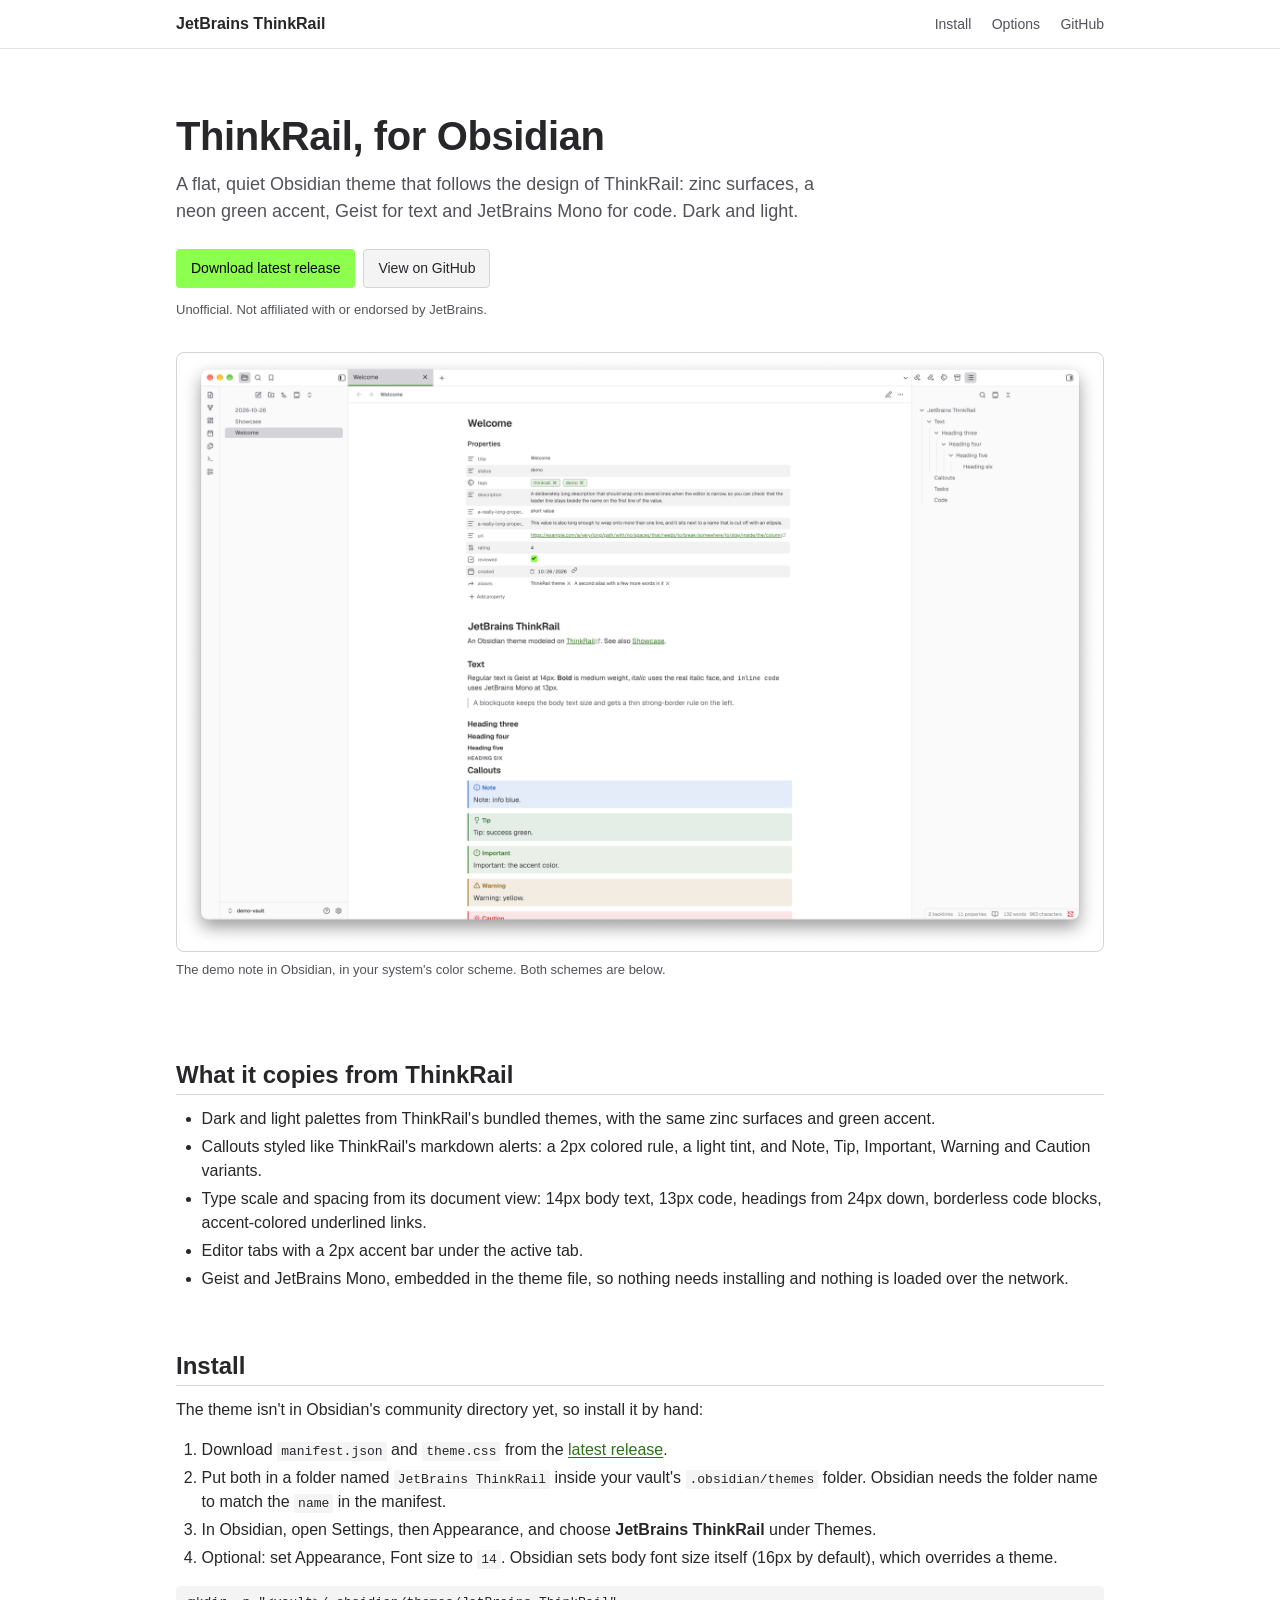
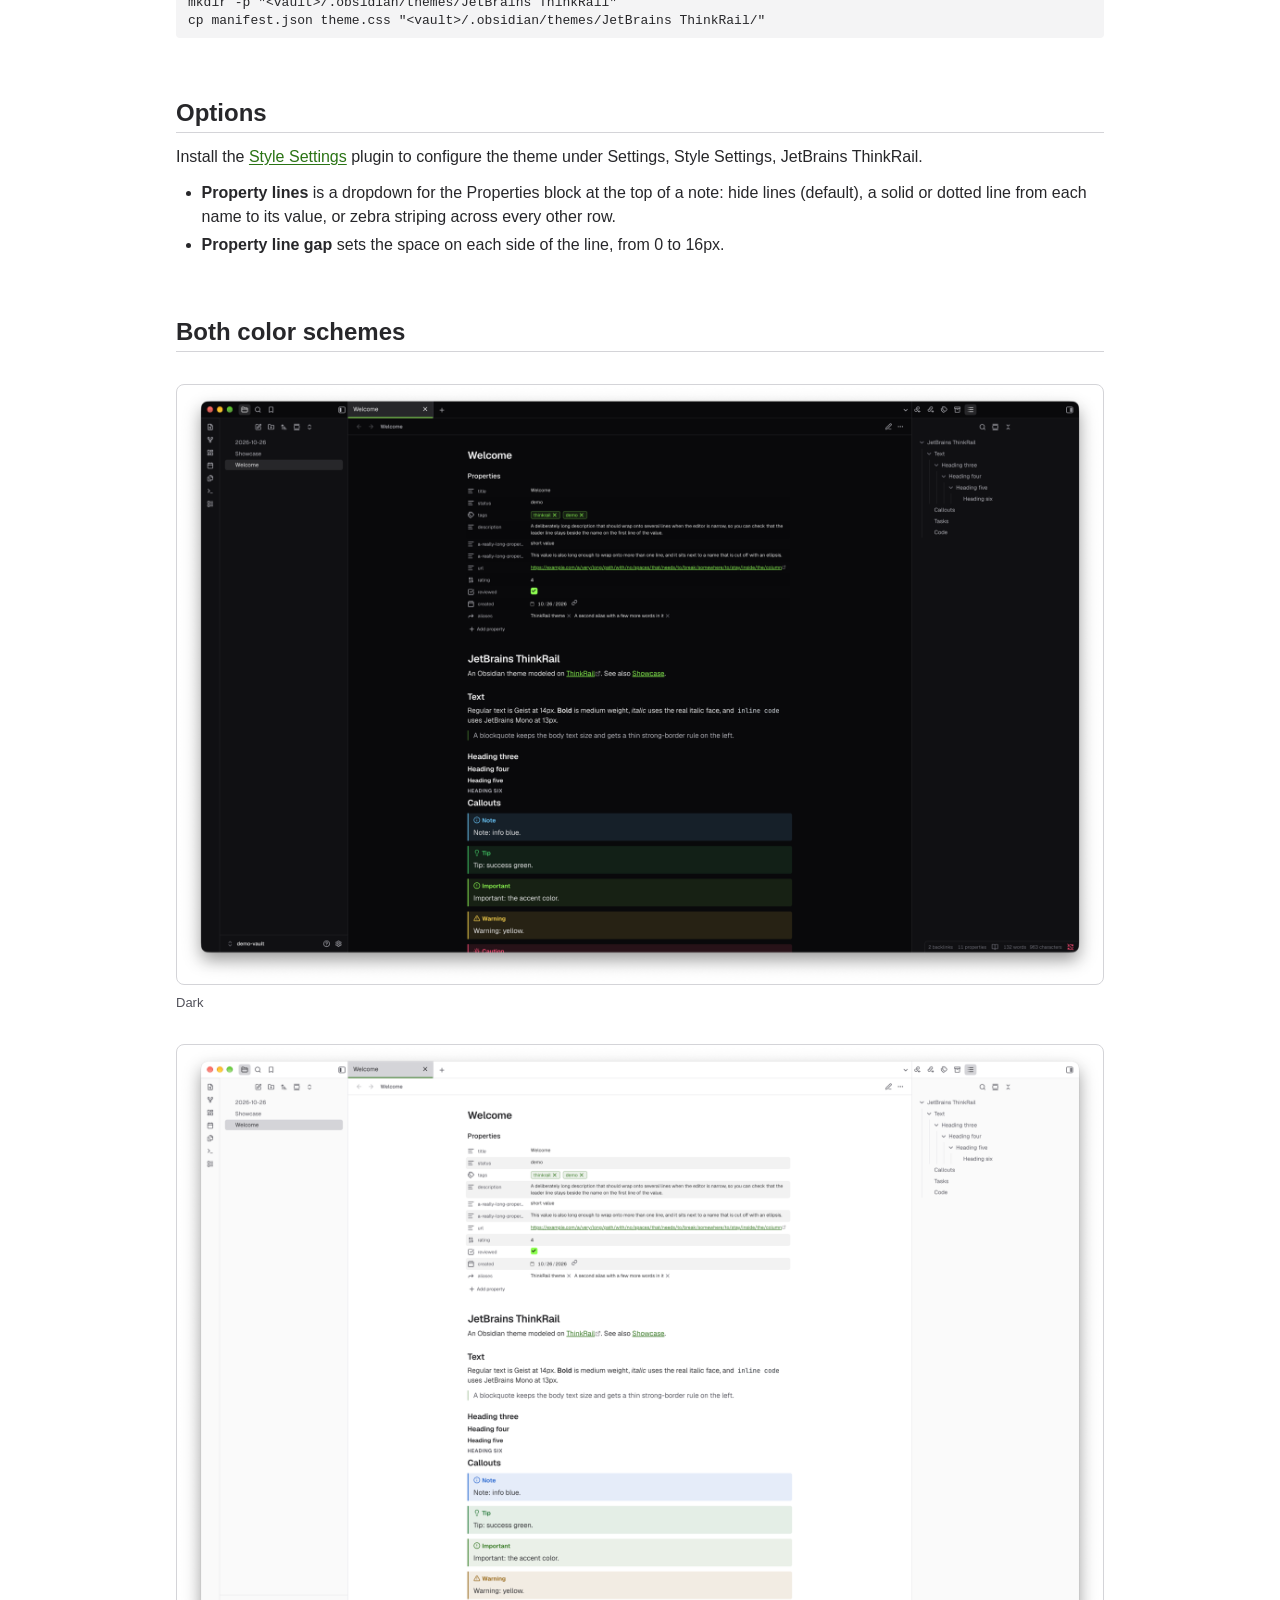
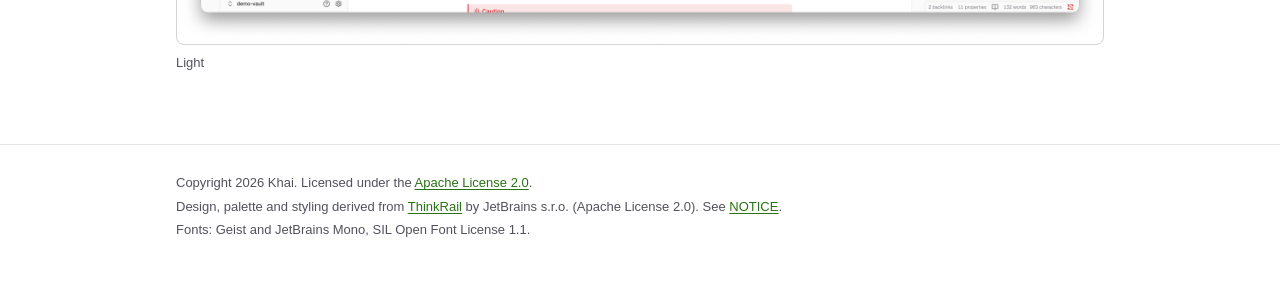
==== docs/index.html @ 60c08fe5 "docs: add landing page for GitHub Pages Single static page with screenshots, install steps and the S" ====
<!doctype html>
<html lang="en">
<head>
  <meta charset="utf-8">
  <meta name="viewport" content="width=device-width, initial-scale=1">
  <title>JetBrains ThinkRail for Obsidian</title>
  <meta name="description" content="An Obsidian theme that follows the design of ThinkRail: flat zinc surfaces, a neon green accent, Geist and JetBrains Mono.">
  <style>
    @font-face {
      font-family: "Geist Variable";
      font-weight: 100 900;
      font-display: swap;
      src: url("fonts/geist-latin-wght-normal.woff2") format("woff2");
    }
    @font-face {
      font-family: "JetBrains Mono Variable";
      font-weight: 100 900;
      font-display: swap;
      src: url("fonts/jetbrains-mono-latin-wght-normal.woff2") format("woff2");
    }

    :root {
      color-scheme: light dark;
      --bg: #ffffff;
      --surface: #f4f4f5;
      --border: #e4e4e7;
      --border-strong: #d4d4d8;
      --text: #27272a;
      --muted: #52525b;
      --accent: #2a7314;
      --accent-solid: #8dff4f;
      --on-accent: #000000;
      --sans: "Geist Variable", -apple-system, BlinkMacSystemFont, "Segoe UI", sans-serif;
      --mono: "JetBrains Mono Variable", "JetBrains Mono", "SF Mono", Menlo, monospace;
    }
    @media (prefers-color-scheme: dark) {
      :root {
        --bg: #09090b;
        --surface: #18181b;
        --border: #27272a;
        --border-strong: #3f3f46;
        --text: #f4f4f5;
        --muted: #babac1;
        --accent: #8dff4f;
        --accent-solid: #8dff4f;
        --on-accent: #0a0a0a;
      }
    }

    * { box-sizing: border-box; }
    html { -webkit-font-smoothing: antialiased; }
    body {
      margin: 0;
      background: var(--bg);
      color: var(--text);
      font-family: var(--sans);
      font-size: 16px;
      font-weight: 370;
      line-height: 1.5;
    }
    .wrap { max-width: 960px; margin: 0 auto; padding: 0 16px; }
    header.top { border-bottom: 1px solid var(--border); }
    header.top .wrap { display: flex; align-items: center; justify-content: space-between; height: 48px; }
    .brand { font-weight: 600; color: var(--text); text-decoration: none; }
    nav a { margin-left: 16px; color: var(--muted); text-decoration: none; font-size: 14px; }
    nav a:hover { color: var(--text); }

    .hero { padding: 64px 0 32px; }
    h1 { font-size: 40px; line-height: 1.15; font-weight: 600; margin: 0 0 12px; letter-spacing: -0.01em; }
    .lead { font-size: 18px; color: var(--muted); max-width: 640px; margin: 0 0 24px; }
    .actions { display: flex; flex-wrap: wrap; gap: 8px; }
    .btn {
      display: inline-block; padding: 8px 14px; border-radius: 4px; font-size: 14px; font-weight: 500;
      text-decoration: none; border: 1px solid var(--border-strong); color: var(--text); background: var(--surface);
    }
    .btn:hover { border-color: var(--muted); }
    .btn.primary { background: var(--accent-solid); border-color: transparent; color: var(--on-accent); }
    .btn.primary:hover { filter: brightness(0.92); }
    .note { font-size: 13px; color: var(--muted); margin-top: 12px; }

    .shot { margin: 32px 0 8px; }
    .shot img {
      display: block; width: 100%; height: auto;
      border: 1px solid var(--border-strong); border-radius: 8px;
    }
    .shot figcaption { font-size: 13px; color: var(--muted); margin-top: 8px; }

    section { padding: 40px 0 8px; }
    h2 { font-size: 24px; line-height: 1.25; font-weight: 600; margin: 0 0 12px; padding-bottom: 4px; border-bottom: 1px solid var(--border-strong); }
    p { margin: 12px 0; }
    ul { margin: 12px 0; padding-left: 1.6em; }
    li { margin: 4px 0; }
    a { color: var(--accent); text-underline-offset: 2px; }
    code {
      font-family: var(--mono); font-size: 13px; background: var(--surface);
      padding: 2px 4px; border-radius: 2px;
    }
    pre {
      font-family: var(--mono); font-size: 13px; line-height: 1.4; background: var(--surface);
      padding: 8px 12px; border-radius: 4px; overflow-x: auto; margin: 12px 0;
    }
    pre code { background: none; padding: 0; }
    ol { padding-left: 1.6em; }

    footer { margin-top: 56px; border-top: 1px solid var(--border); padding: 24px 0 48px; font-size: 13px; color: var(--muted); }
    footer p { margin: 4px 0; }

    @media (max-width: 560px) {
      h1 { font-size: 30px; }
      .hero { padding-top: 40px; }
    }
  </style>
</head>
<body>
  <header class="top">
    <div class="wrap">
      <a class="brand" href="#">JetBrains ThinkRail</a>
      <nav>
        <a href="#install">Install</a>
        <a href="#options">Options</a>
        <a href="https://github.com/khaister/obsidian-jetbrains-thinkrail">GitHub</a>
      </nav>
    </div>
  </header>

  <main class="wrap">
    <div class="hero">
      <h1>ThinkRail, for Obsidian</h1>
      <p class="lead">A flat, quiet Obsidian theme that follows the design of ThinkRail: zinc surfaces, a neon green accent, Geist for text and JetBrains Mono for code. Dark and light.</p>
      <div class="actions">
        <a class="btn primary" href="https://github.com/khaister/obsidian-jetbrains-thinkrail/releases/latest">Download latest release</a>
        <a class="btn" href="https://github.com/khaister/obsidian-jetbrains-thinkrail">View on GitHub</a>
      </div>
      <p class="note">Unofficial. Not affiliated with or endorsed by JetBrains.</p>

      <figure class="shot">
        <picture>
          <source srcset="img/dark.png" media="(prefers-color-scheme: dark)">
          <img src="img/light.png" alt="The theme in Obsidian, showing a note with properties, callouts and code">
        </picture>
        <figcaption>The demo note in Obsidian, in your system's color scheme. Both schemes are below.</figcaption>
      </figure>
    </div>

    <section>
      <h2>What it copies from ThinkRail</h2>
      <ul>
        <li>Dark and light palettes from ThinkRail's bundled themes, with the same zinc surfaces and green accent.</li>
        <li>Callouts styled like ThinkRail's markdown alerts: a 2px colored rule, a light tint, and Note, Tip, Important, Warning and Caution variants.</li>
        <li>Type scale and spacing from its document view: 14px body text, 13px code, headings from 24px down, borderless code blocks, accent-colored underlined links.</li>
        <li>Editor tabs with a 2px accent bar under the active tab.</li>
        <li>Geist and JetBrains Mono, embedded in the theme file, so nothing needs installing and nothing is loaded over the network.</li>
      </ul>
    </section>

    <section id="install">
      <h2>Install</h2>
      <p>The theme isn't in Obsidian's community directory yet, so install it by hand:</p>
      <ol>
        <li>Download <code>manifest.json</code> and <code>theme.css</code> from the <a href="https://github.com/khaister/obsidian-jetbrains-thinkrail/releases/latest">latest release</a>.</li>
        <li>Put both in a folder named <code>JetBrains ThinkRail</code> inside your vault's <code>.obsidian/themes</code> folder. Obsidian needs the folder name to match the <code>name</code> in the manifest.</li>
        <li>In Obsidian, open Settings, then Appearance, and choose <strong>JetBrains ThinkRail</strong> under Themes.</li>
        <li>Optional: set Appearance, Font size to <code>14</code>. Obsidian sets body font size itself (16px by default), which overrides a theme.</li>
      </ol>
      <pre><code>mkdir -p "&lt;vault&gt;/.obsidian/themes/JetBrains ThinkRail"
cp manifest.json theme.css "&lt;vault&gt;/.obsidian/themes/JetBrains ThinkRail/"</code></pre>
    </section>

    <section id="options">
      <h2>Options</h2>
      <p>Install the <a href="https://github.com/mgmeyers/obsidian-style-settings">Style Settings</a> plugin to configure the theme under Settings, Style Settings, JetBrains ThinkRail.</p>
      <ul>
        <li><strong>Property lines</strong> is a dropdown for the Properties block at the top of a note: hide lines (default), a solid or dotted line from each name to its value, or zebra striping across every other row.</li>
        <li><strong>Property line gap</strong> sets the space on each side of the line, from 0 to 16px.</li>
      </ul>
    </section>

    <section>
      <h2>Both color schemes</h2>
      <figure class="shot">
        <img src="img/dark.png" alt="Dark scheme">
        <figcaption>Dark</figcaption>
      </figure>
      <figure class="shot">
        <img src="img/light.png" alt="Light scheme">
        <figcaption>Light</figcaption>
      </figure>
    </section>
  </main>

  <footer>
    <div class="wrap">
      <p>Copyright 2026 Khai. Licensed under the <a href="https://github.com/khaister/obsidian-jetbrains-thinkrail/blob/main/LICENSE">Apache License 2.0</a>.</p>
      <p>Design, palette and styling derived from <a href="https://github.com/JetBrains/thinkrail">ThinkRail</a> by JetBrains s.r.o. (Apache License 2.0). See <a href="https://github.com/khaister/obsidian-jetbrains-thinkrail/blob/main/NOTICE">NOTICE</a>.</p>
      <p>Fonts: Geist and JetBrains Mono, SIL Open Font License 1.1.</p>
    </div>
  </footer>
</body>
</html>
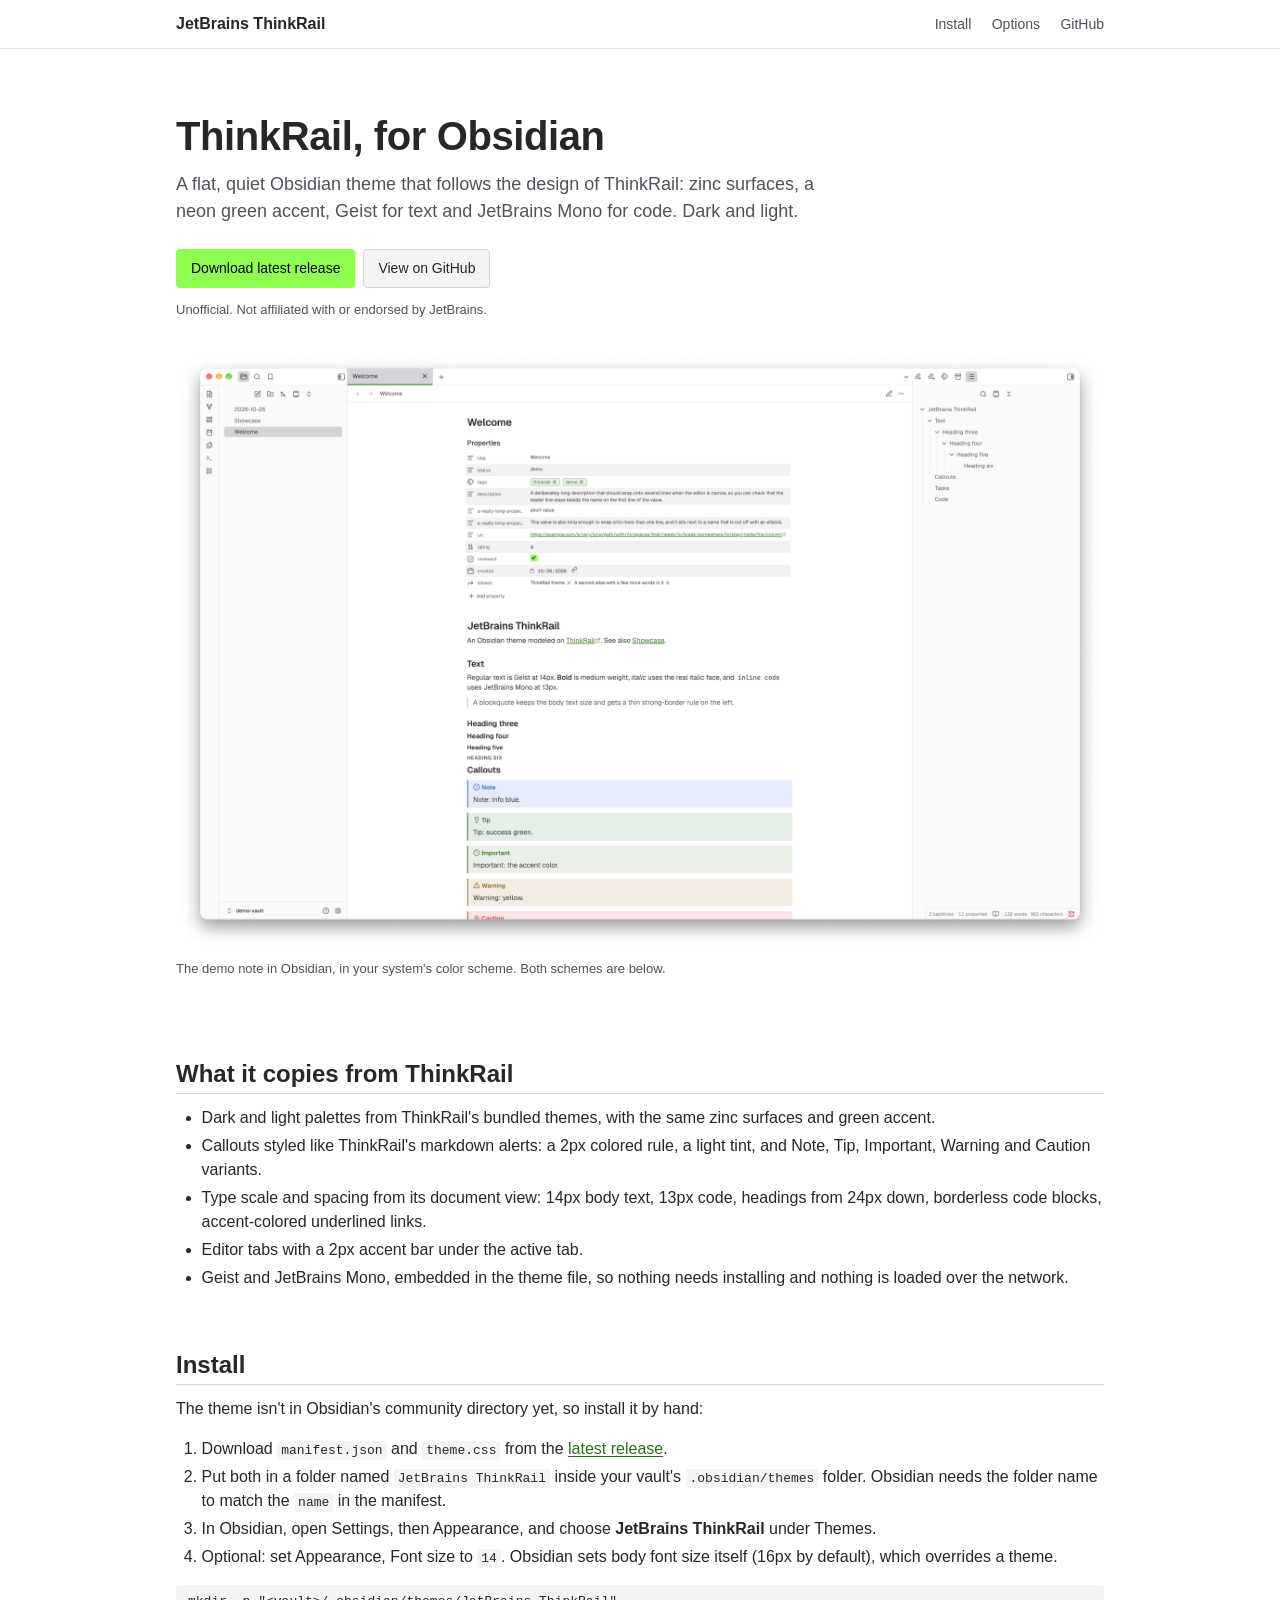
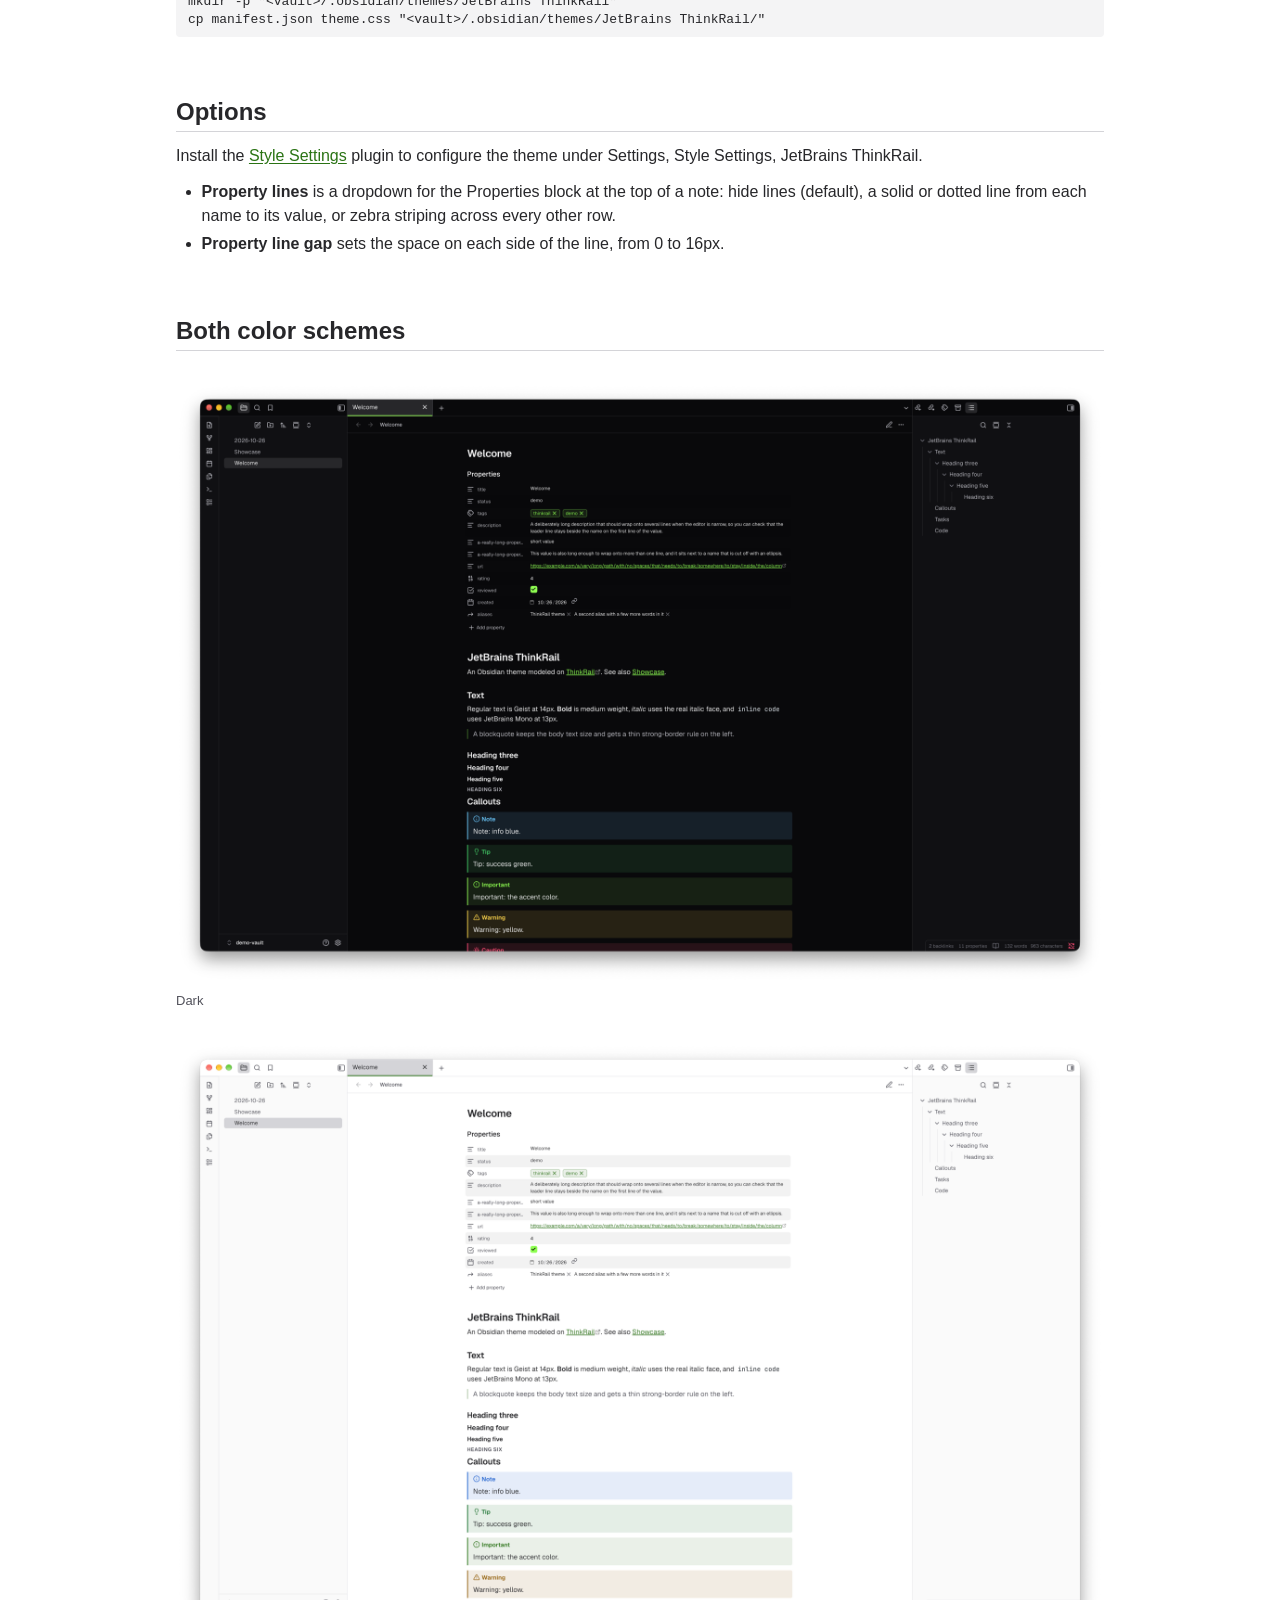
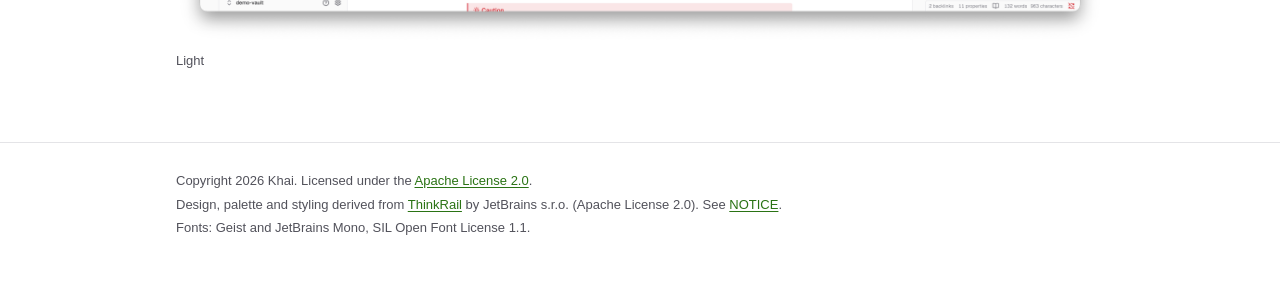
==== commit b30130e9: "style(site): remove the border from screenshots Co-Authored-By: Claude Sonnet 5.5 <noreply@anthropic" ====
--- a/docs/index.html
+++ b/docs/index.html
@@ -79,10 +79,7 @@
     .note { font-size: 13px; color: var(--muted); margin-top: 12px; }
 
     .shot { margin: 32px 0 8px; }
-    .shot img {
-      display: block; width: 100%; height: auto;
-      border: 1px solid var(--border-strong); border-radius: 8px;
-    }
+    .shot img { display: block; width: 100%; height: auto; }
     .shot figcaption { font-size: 13px; color: var(--muted); margin-top: 8px; }
 
     section { padding: 40px 0 8px; }
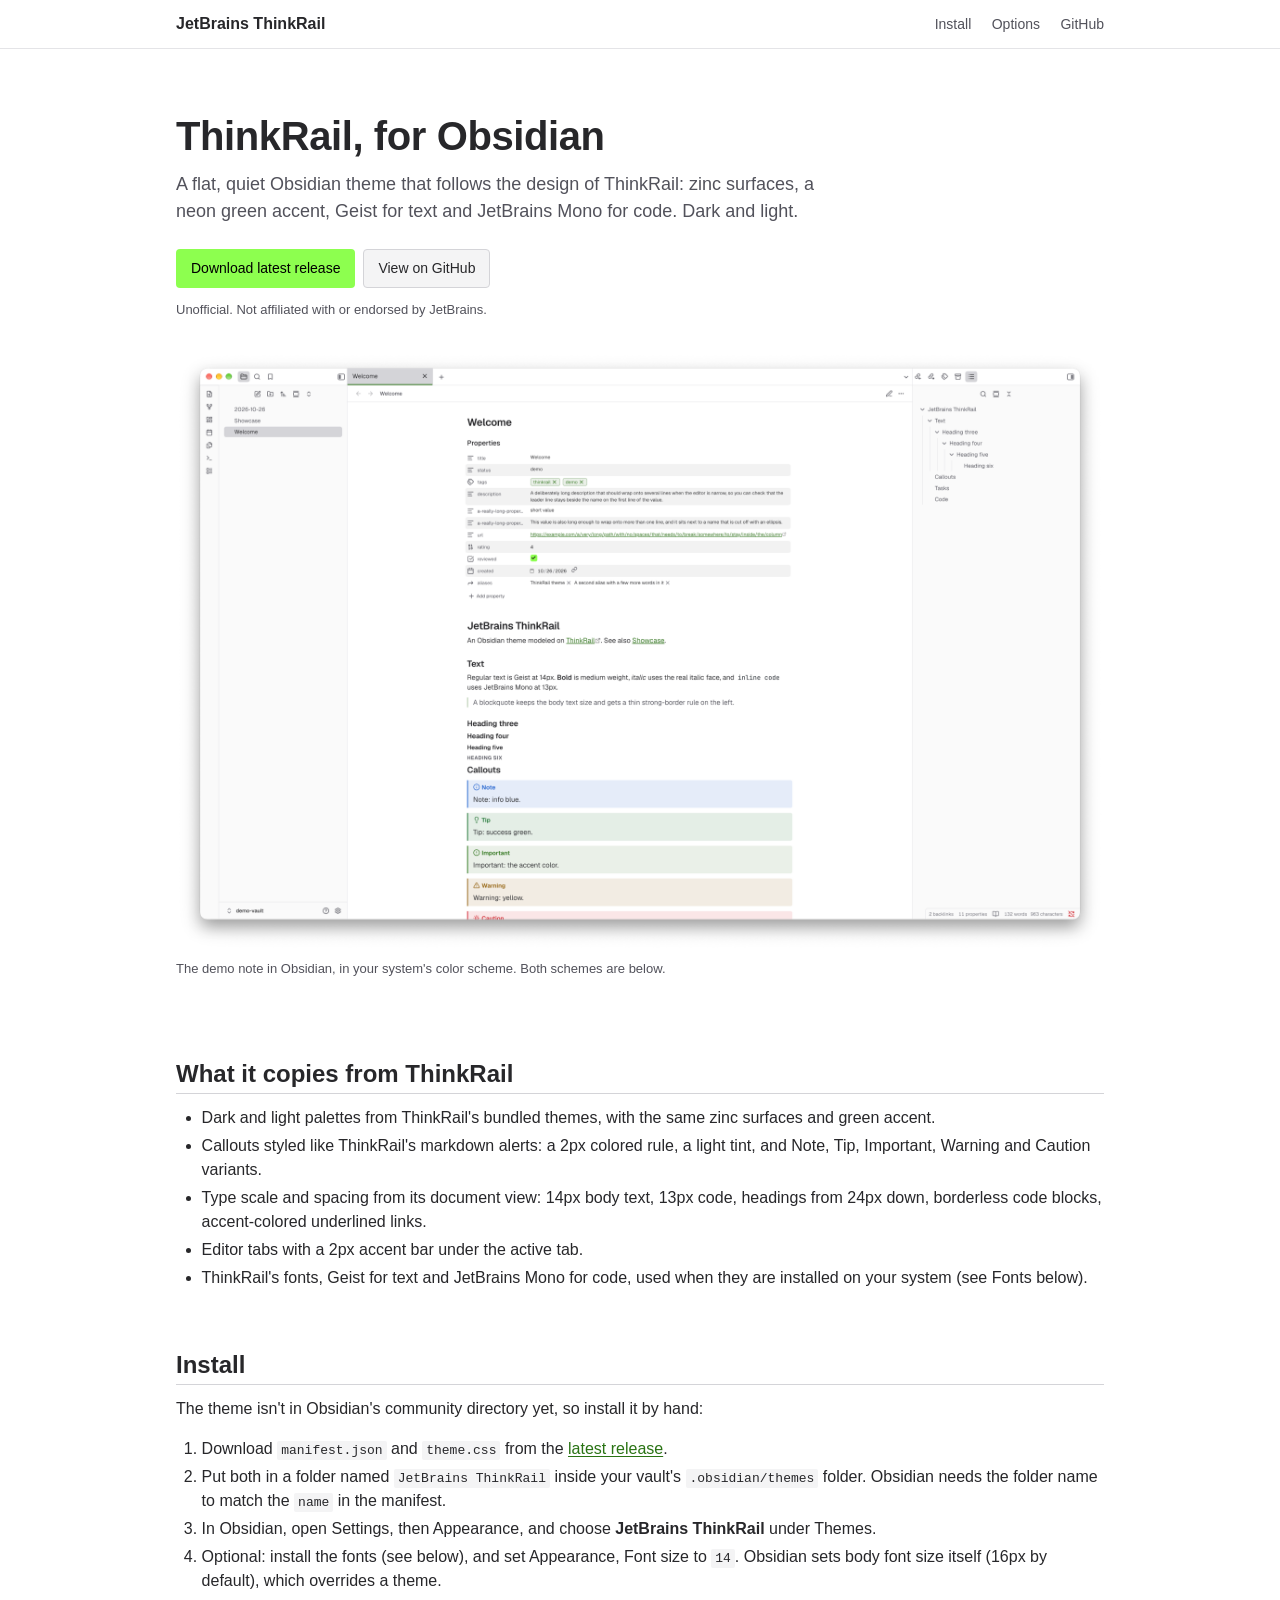
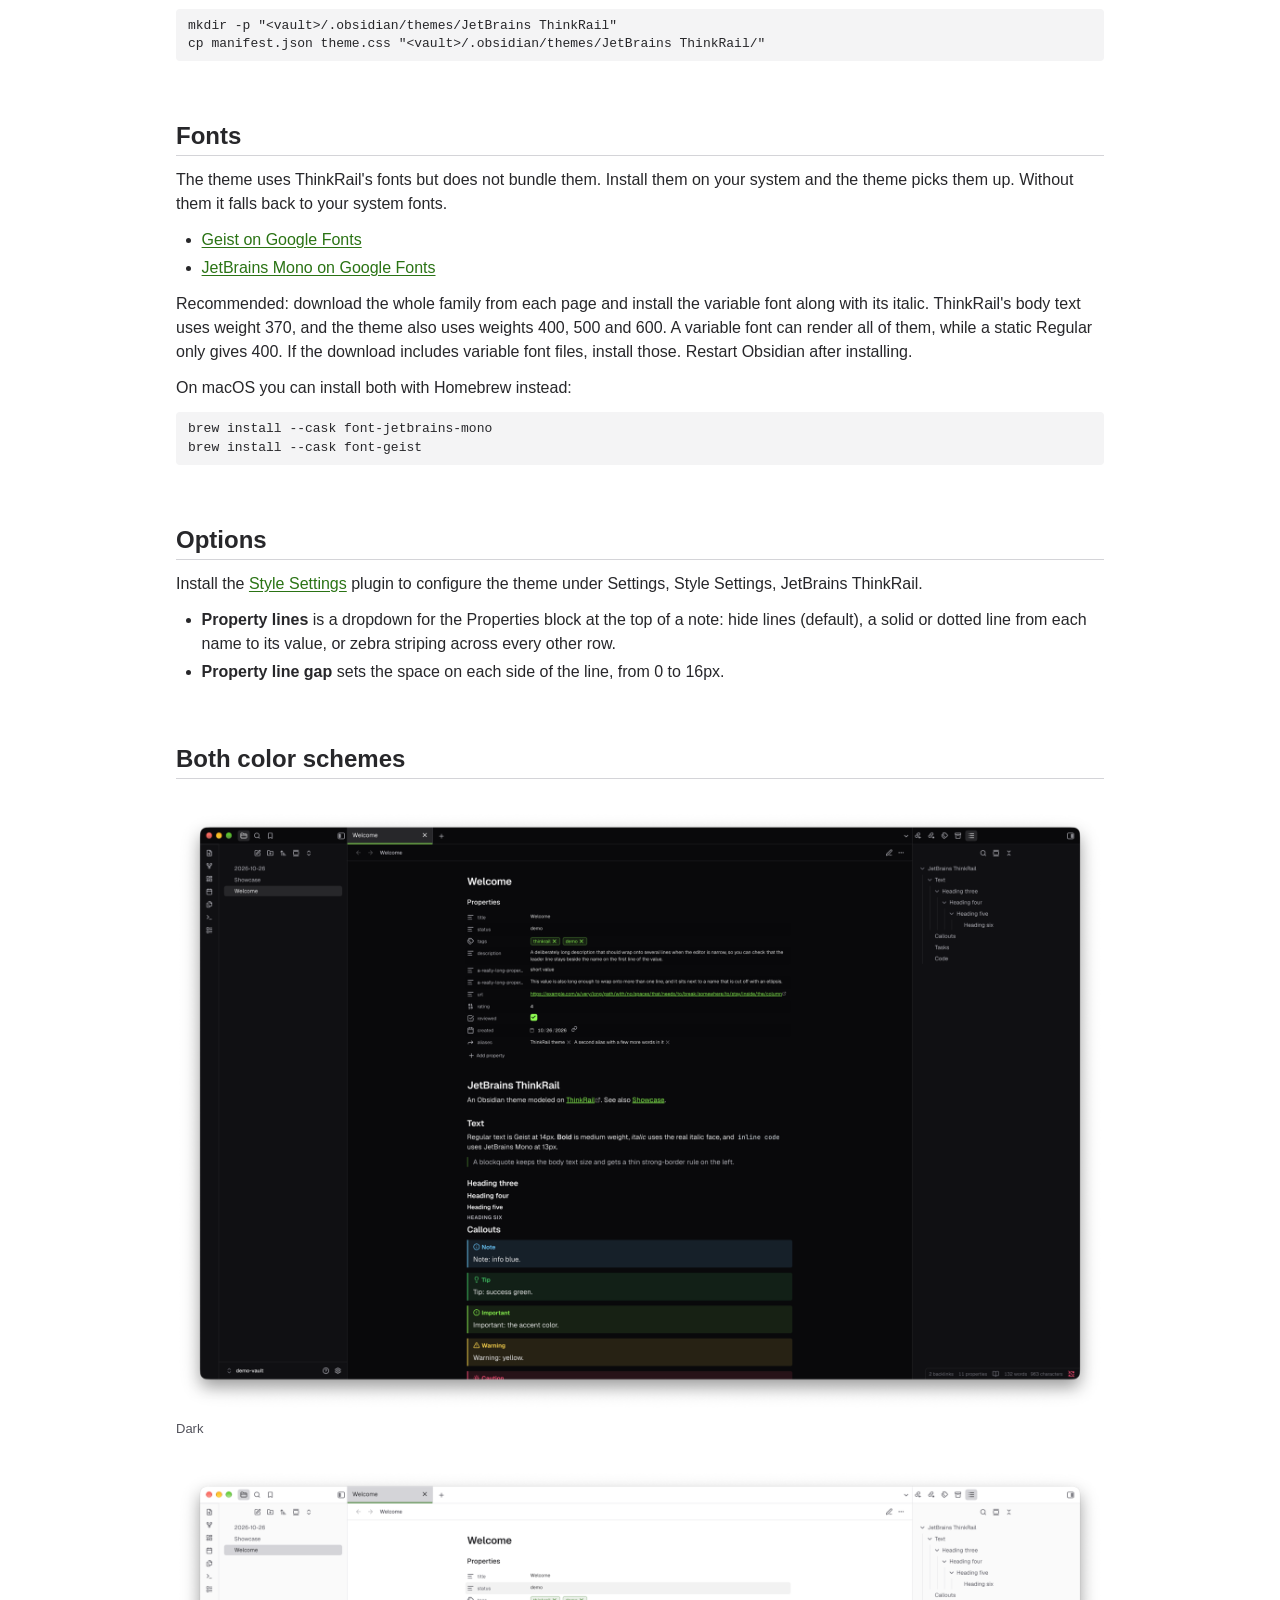
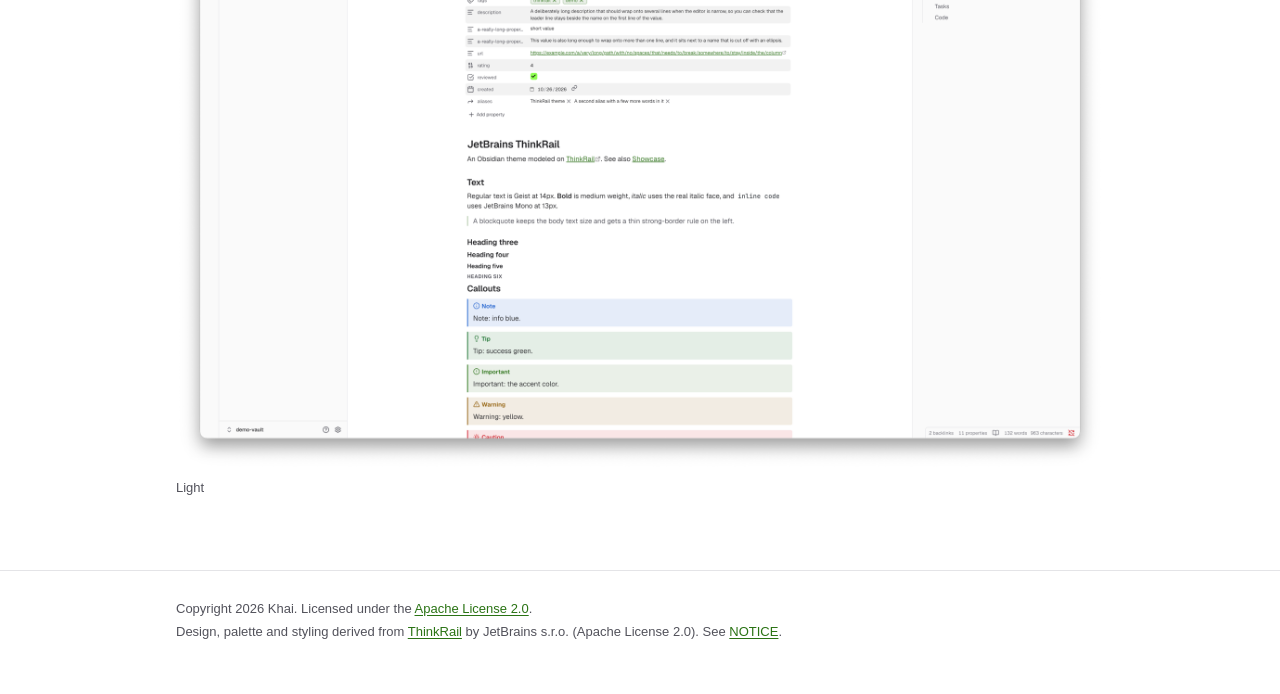
==== commit c1d99e04: "docs: explain how to install the fonts Link Geist and JetBrains Mono on Google Fonts, recommend the " ====
--- a/docs/index.html
+++ b/docs/index.html
@@ -6,19 +6,6 @@
   <title>JetBrains ThinkRail for Obsidian</title>
   <meta name="description" content="An Obsidian theme that follows the design of ThinkRail: flat zinc surfaces, a neon green accent, Geist and JetBrains Mono.">
   <style>
-    @font-face {
-      font-family: "Geist Variable";
-      font-weight: 100 900;
-      font-display: swap;
-      src: url("fonts/geist-latin-wght-normal.woff2") format("woff2");
-    }
-    @font-face {
-      font-family: "JetBrains Mono Variable";
-      font-weight: 100 900;
-      font-display: swap;
-      src: url("fonts/jetbrains-mono-latin-wght-normal.woff2") format("woff2");
-    }
-
     :root {
       color-scheme: light dark;
       --bg: #ffffff;
@@ -30,7 +17,7 @@
       --accent: #2a7314;
       --accent-solid: #8dff4f;
       --on-accent: #000000;
-      --sans: "Geist Variable", -apple-system, BlinkMacSystemFont, "Segoe UI", sans-serif;
+      --sans: "Geist Variable", Geist, -apple-system, BlinkMacSystemFont, "Segoe UI", sans-serif;
       --mono: "JetBrains Mono Variable", "JetBrains Mono", "SF Mono", Menlo, monospace;
     }
     @media (prefers-color-scheme: dark) {
@@ -146,7 +133,7 @@
         <li>Callouts styled like ThinkRail's markdown alerts: a 2px colored rule, a light tint, and Note, Tip, Important, Warning and Caution variants.</li>
         <li>Type scale and spacing from its document view: 14px body text, 13px code, headings from 24px down, borderless code blocks, accent-colored underlined links.</li>
         <li>Editor tabs with a 2px accent bar under the active tab.</li>
-        <li>Geist and JetBrains Mono, embedded in the theme file, so nothing needs installing and nothing is loaded over the network.</li>
+        <li>ThinkRail's fonts, Geist for text and JetBrains Mono for code, used when they are installed on your system (see Fonts below).</li>
       </ul>
     </section>
 
@@ -157,10 +144,23 @@
         <li>Download <code>manifest.json</code> and <code>theme.css</code> from the <a href="https://github.com/khaister/obsidian-jetbrains-thinkrail/releases/latest">latest release</a>.</li>
         <li>Put both in a folder named <code>JetBrains ThinkRail</code> inside your vault's <code>.obsidian/themes</code> folder. Obsidian needs the folder name to match the <code>name</code> in the manifest.</li>
         <li>In Obsidian, open Settings, then Appearance, and choose <strong>JetBrains ThinkRail</strong> under Themes.</li>
-        <li>Optional: set Appearance, Font size to <code>14</code>. Obsidian sets body font size itself (16px by default), which overrides a theme.</li>
+        <li>Optional: install the fonts (see below), and set Appearance, Font size to <code>14</code>. Obsidian sets body font size itself (16px by default), which overrides a theme.</li>
       </ol>
       <pre><code>mkdir -p "&lt;vault&gt;/.obsidian/themes/JetBrains ThinkRail"
 cp manifest.json theme.css "&lt;vault&gt;/.obsidian/themes/JetBrains ThinkRail/"</code></pre>
+    </section>
+
+    <section id="fonts">
+      <h2>Fonts</h2>
+      <p>The theme uses ThinkRail's fonts but does not bundle them. Install them on your system and the theme picks them up. Without them it falls back to your system fonts.</p>
+      <ul>
+        <li><a href="https://fonts.google.com/specimen/Geist">Geist on Google Fonts</a></li>
+        <li><a href="https://fonts.google.com/specimen/JetBrains+Mono">JetBrains Mono on Google Fonts</a></li>
+      </ul>
+      <p>Recommended: download the whole family from each page and install the variable font along with its italic. ThinkRail's body text uses weight 370, and the theme also uses weights 400, 500 and 600. A variable font can render all of them, while a static Regular only gives 400. If the download includes variable font files, install those. Restart Obsidian after installing.</p>
+      <p>On macOS you can install both with Homebrew instead:</p>
+      <pre><code>brew install --cask font-jetbrains-mono
+brew install --cask font-geist</code></pre>
     </section>
 
     <section id="options">
@@ -189,7 +189,6 @@
     <div class="wrap">
       <p>Copyright 2026 Khai. Licensed under the <a href="https://github.com/khaister/obsidian-jetbrains-thinkrail/blob/main/LICENSE">Apache License 2.0</a>.</p>
       <p>Design, palette and styling derived from <a href="https://github.com/JetBrains/thinkrail">ThinkRail</a> by JetBrains s.r.o. (Apache License 2.0). See <a href="https://github.com/khaister/obsidian-jetbrains-thinkrail/blob/main/NOTICE">NOTICE</a>.</p>
-      <p>Fonts: Geist and JetBrains Mono, SIL Open Font License 1.1.</p>
     </div>
   </footer>
 </body>
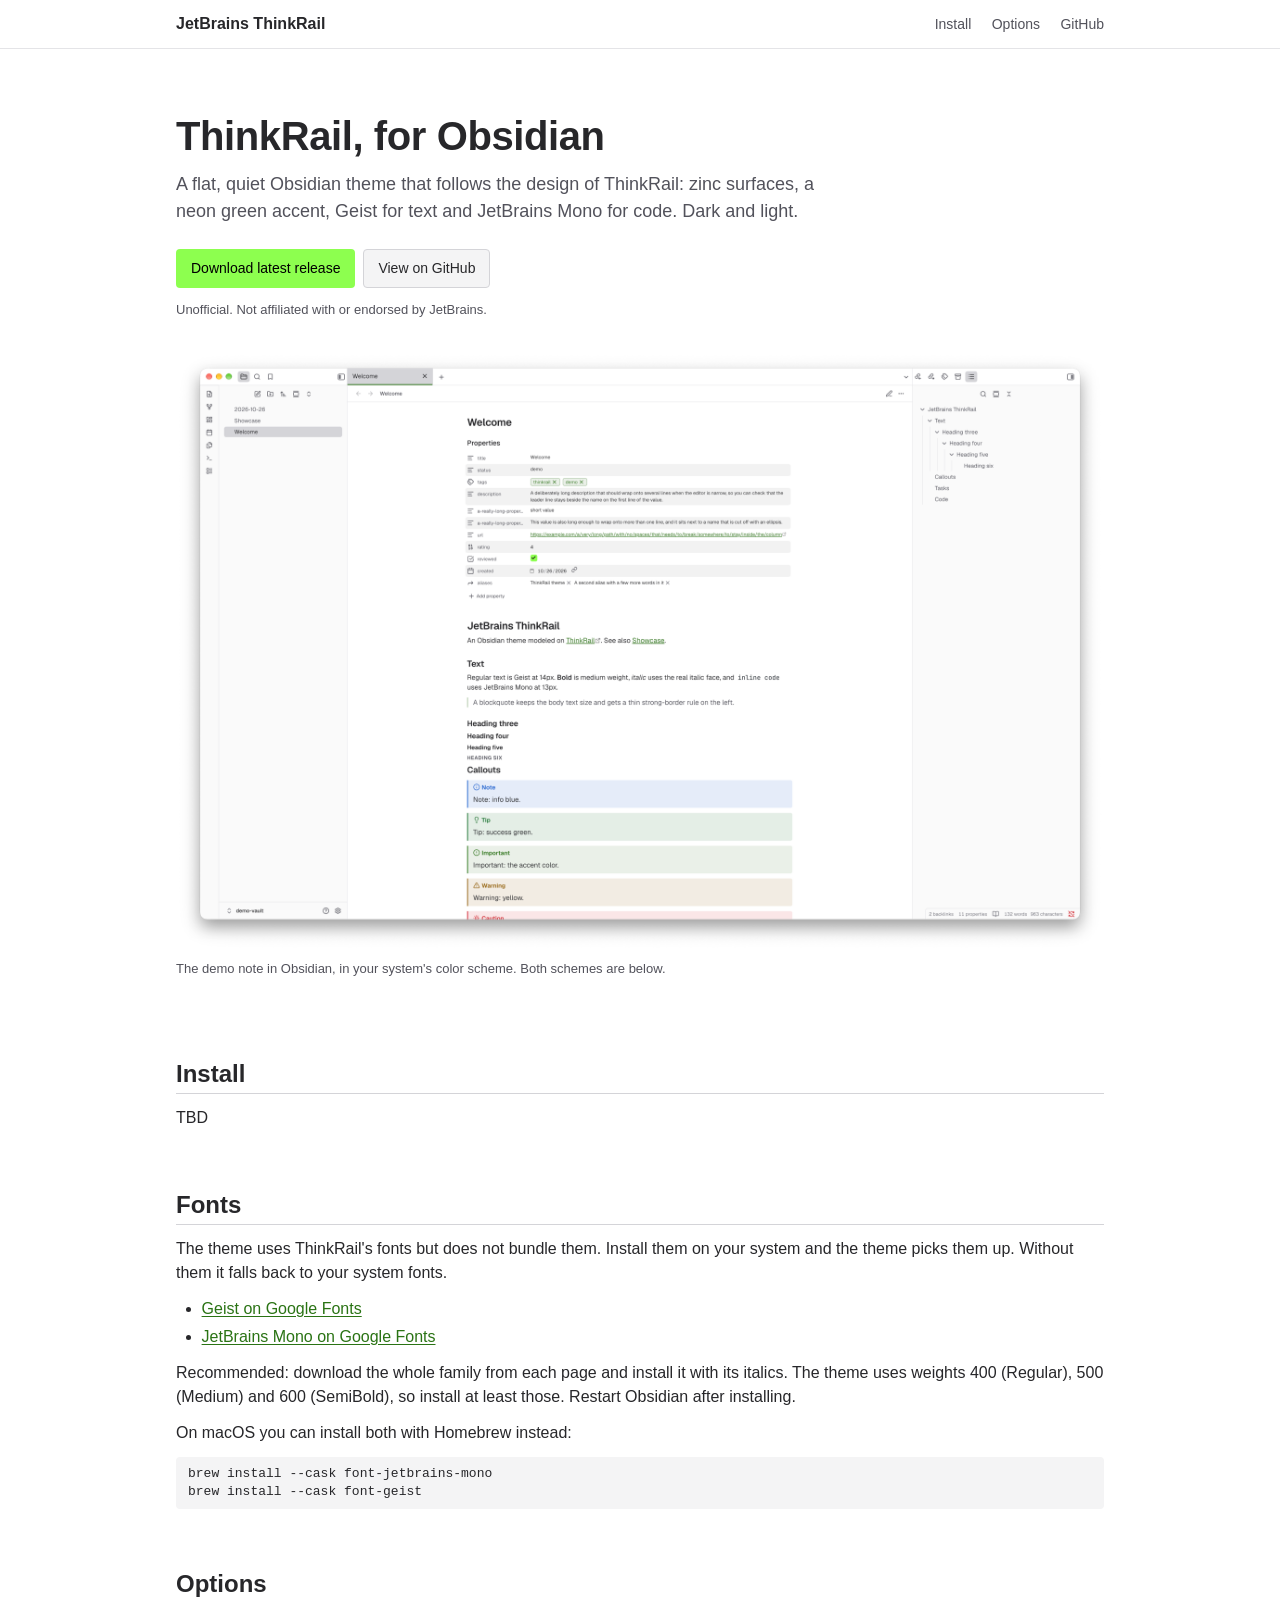
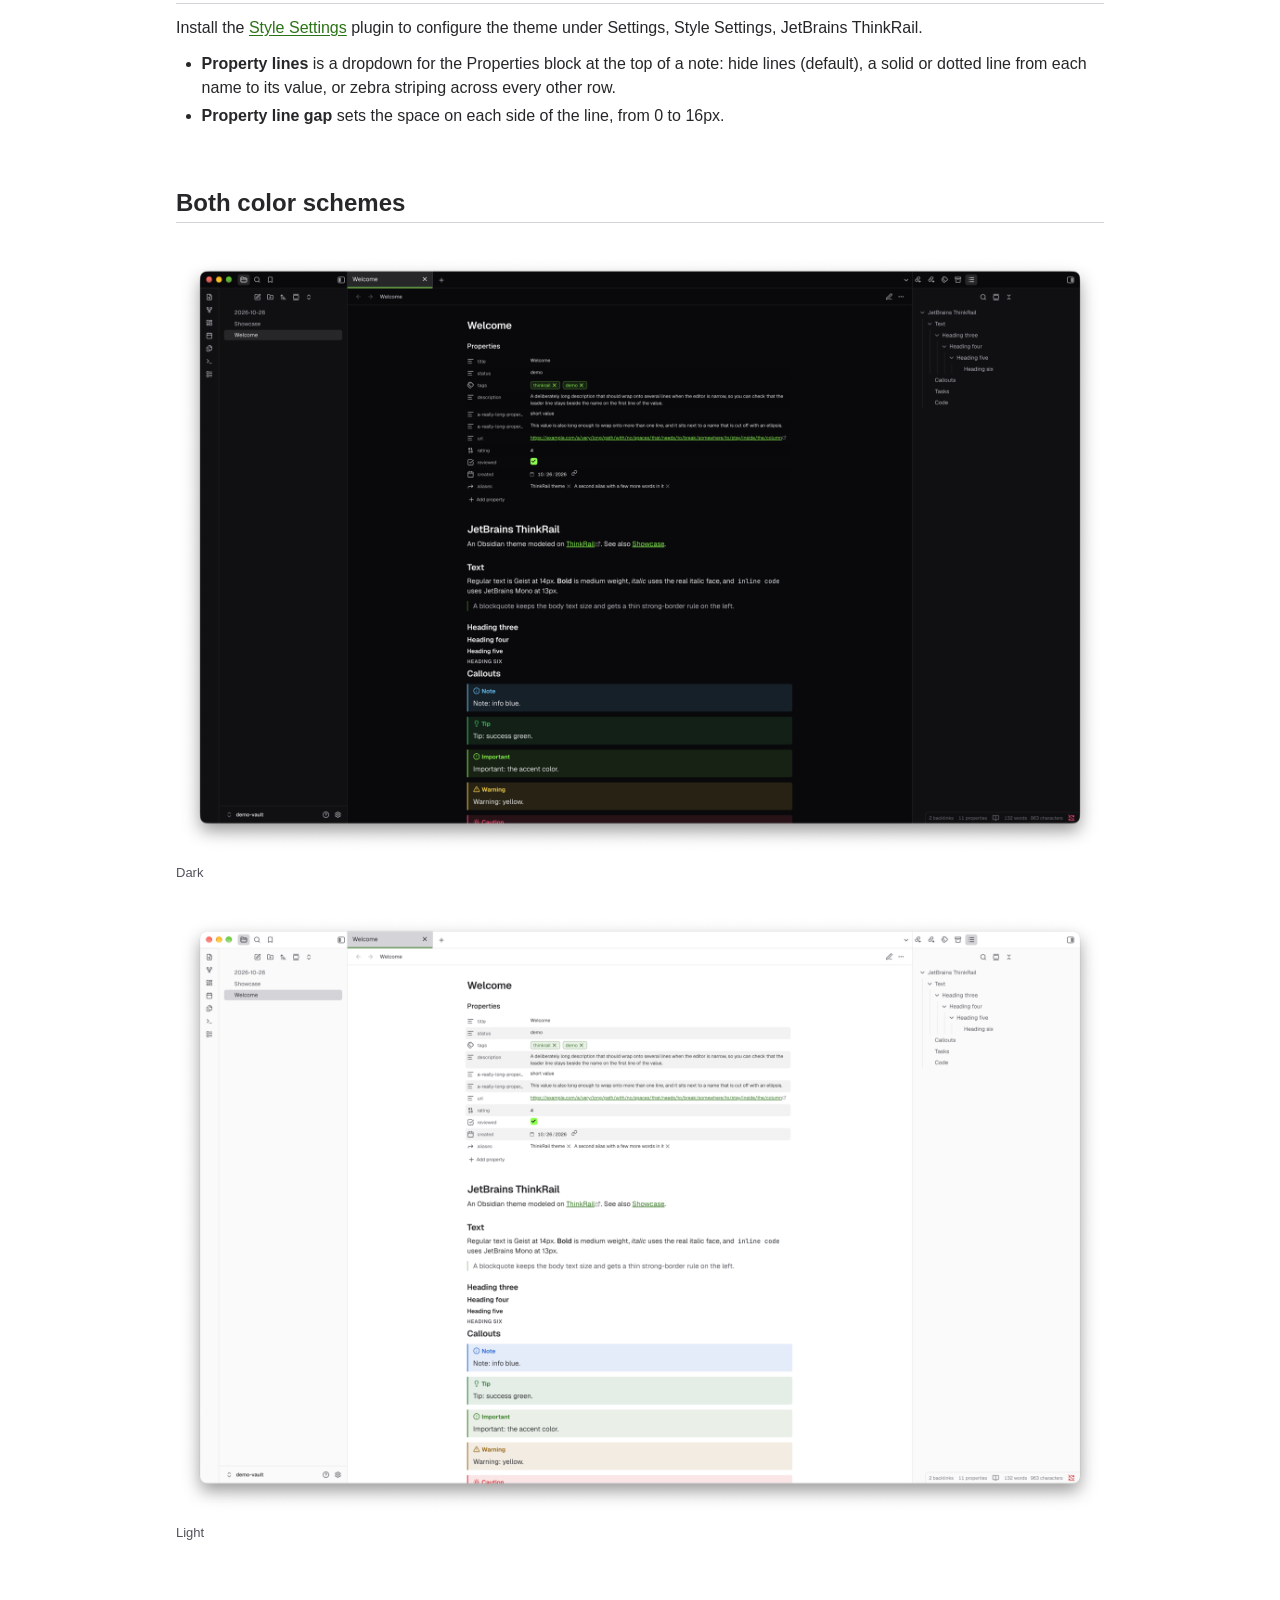
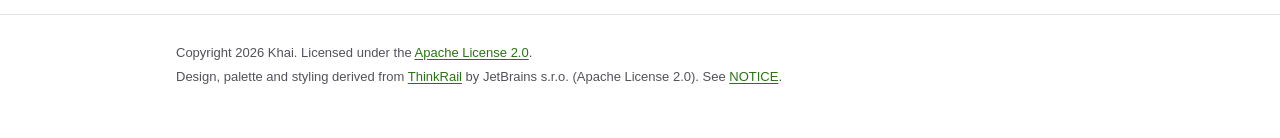
==== commit 07a39568: "docs: set install to TBD and update the font guidance Drop the "What it copies" section from the sit" ====
--- a/docs/index.html
+++ b/docs/index.html
@@ -42,7 +42,7 @@
       color: var(--text);
       font-family: var(--sans);
       font-size: 16px;
-      font-weight: 370;
+      font-weight: 400;
       line-height: 1.5;
     }
     .wrap { max-width: 960px; margin: 0 auto; padding: 0 16px; }
@@ -126,28 +126,9 @@
       </figure>
     </div>
 
-    <section>
-      <h2>What it copies from ThinkRail</h2>
-      <ul>
-        <li>Dark and light palettes from ThinkRail's bundled themes, with the same zinc surfaces and green accent.</li>
-        <li>Callouts styled like ThinkRail's markdown alerts: a 2px colored rule, a light tint, and Note, Tip, Important, Warning and Caution variants.</li>
-        <li>Type scale and spacing from its document view: 14px body text, 13px code, headings from 24px down, borderless code blocks, accent-colored underlined links.</li>
-        <li>Editor tabs with a 2px accent bar under the active tab.</li>
-        <li>ThinkRail's fonts, Geist for text and JetBrains Mono for code, used when they are installed on your system (see Fonts below).</li>
-      </ul>
-    </section>
-
     <section id="install">
       <h2>Install</h2>
-      <p>The theme isn't in Obsidian's community directory yet, so install it by hand:</p>
-      <ol>
-        <li>Download <code>manifest.json</code> and <code>theme.css</code> from the <a href="https://github.com/khaister/obsidian-jetbrains-thinkrail/releases/latest">latest release</a>.</li>
-        <li>Put both in a folder named <code>JetBrains ThinkRail</code> inside your vault's <code>.obsidian/themes</code> folder. Obsidian needs the folder name to match the <code>name</code> in the manifest.</li>
-        <li>In Obsidian, open Settings, then Appearance, and choose <strong>JetBrains ThinkRail</strong> under Themes.</li>
-        <li>Optional: install the fonts (see below), and set Appearance, Font size to <code>14</code>. Obsidian sets body font size itself (16px by default), which overrides a theme.</li>
-      </ol>
-      <pre><code>mkdir -p "&lt;vault&gt;/.obsidian/themes/JetBrains ThinkRail"
-cp manifest.json theme.css "&lt;vault&gt;/.obsidian/themes/JetBrains ThinkRail/"</code></pre>
+      <p>TBD</p>
     </section>
 
     <section id="fonts">
@@ -157,7 +138,7 @@
         <li><a href="https://fonts.google.com/specimen/Geist">Geist on Google Fonts</a></li>
         <li><a href="https://fonts.google.com/specimen/JetBrains+Mono">JetBrains Mono on Google Fonts</a></li>
       </ul>
-      <p>Recommended: download the whole family from each page and install the variable font along with its italic. ThinkRail's body text uses weight 370, and the theme also uses weights 400, 500 and 600. A variable font can render all of them, while a static Regular only gives 400. If the download includes variable font files, install those. Restart Obsidian after installing.</p>
+      <p>Recommended: download the whole family from each page and install it with its italics. The theme uses weights 400 (Regular), 500 (Medium) and 600 (SemiBold), so install at least those. Restart Obsidian after installing.</p>
       <p>On macOS you can install both with Homebrew instead:</p>
       <pre><code>brew install --cask font-jetbrains-mono
 brew install --cask font-geist</code></pre>
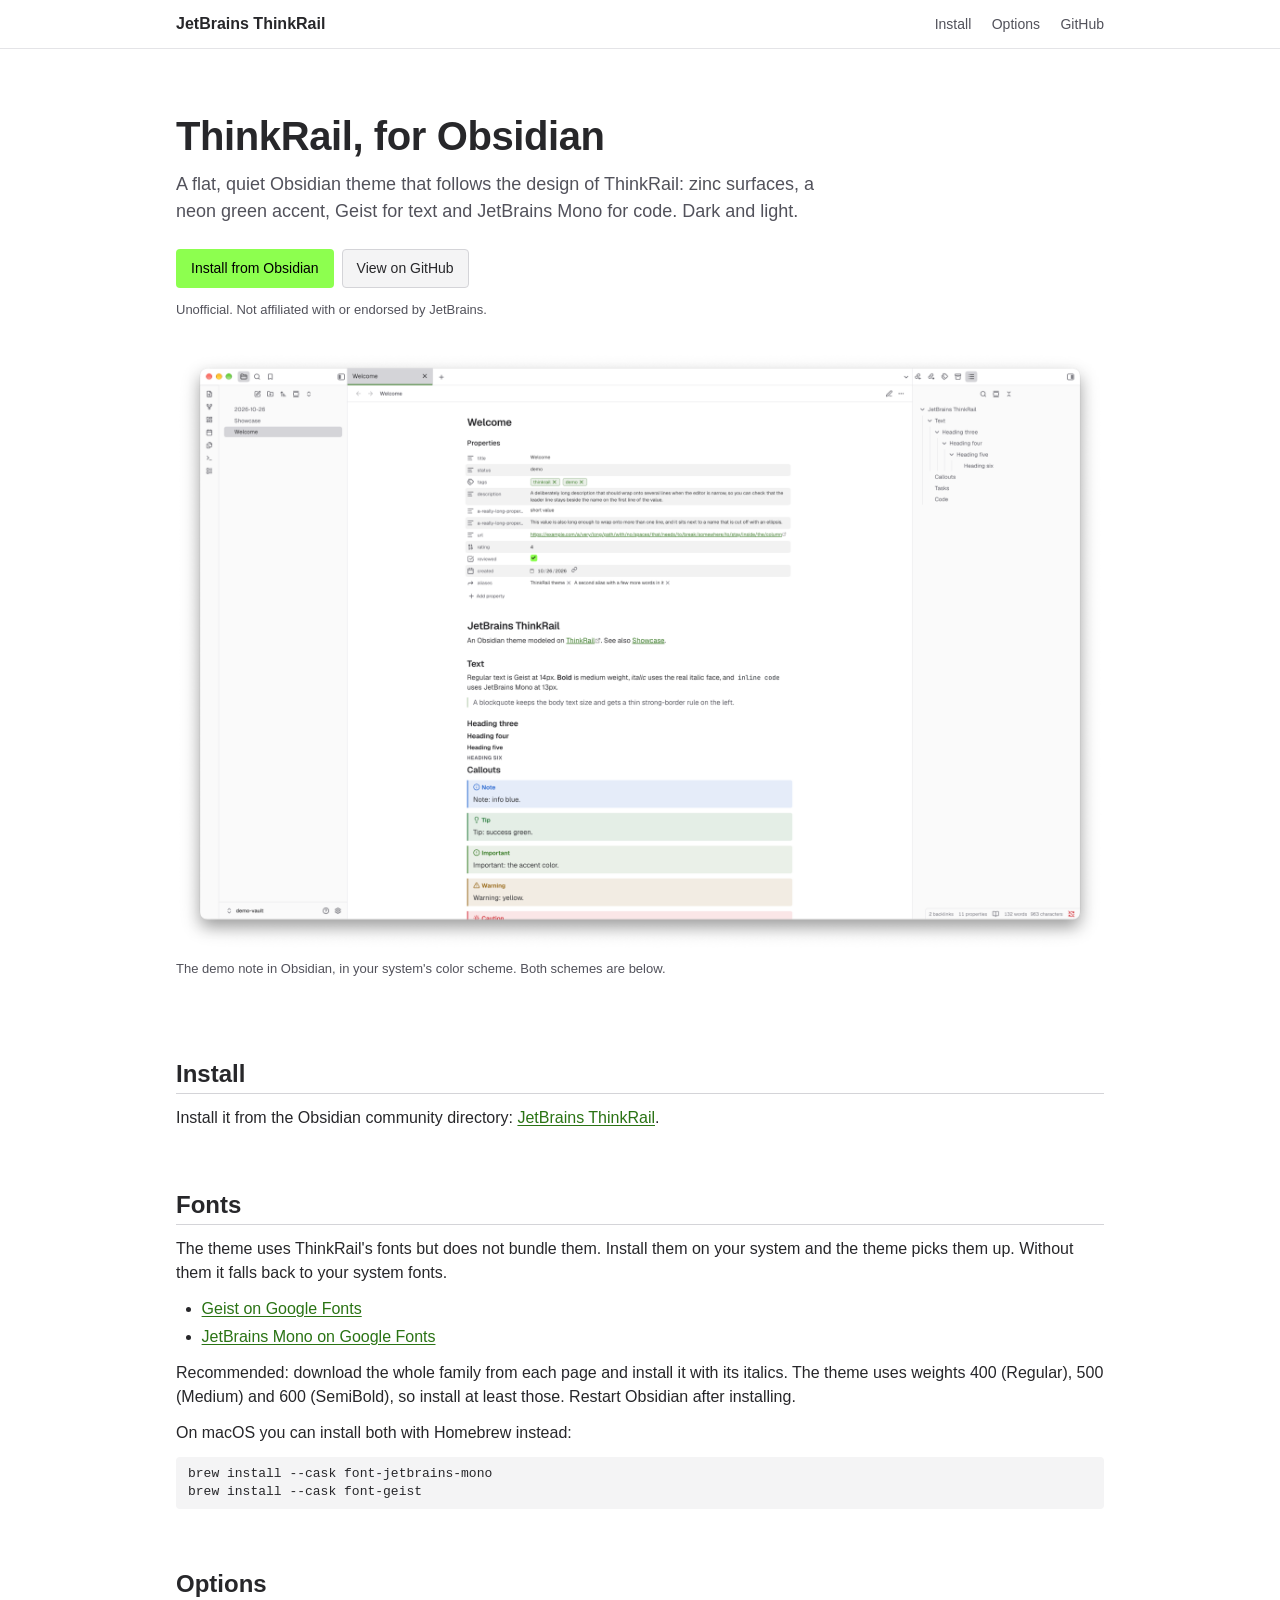
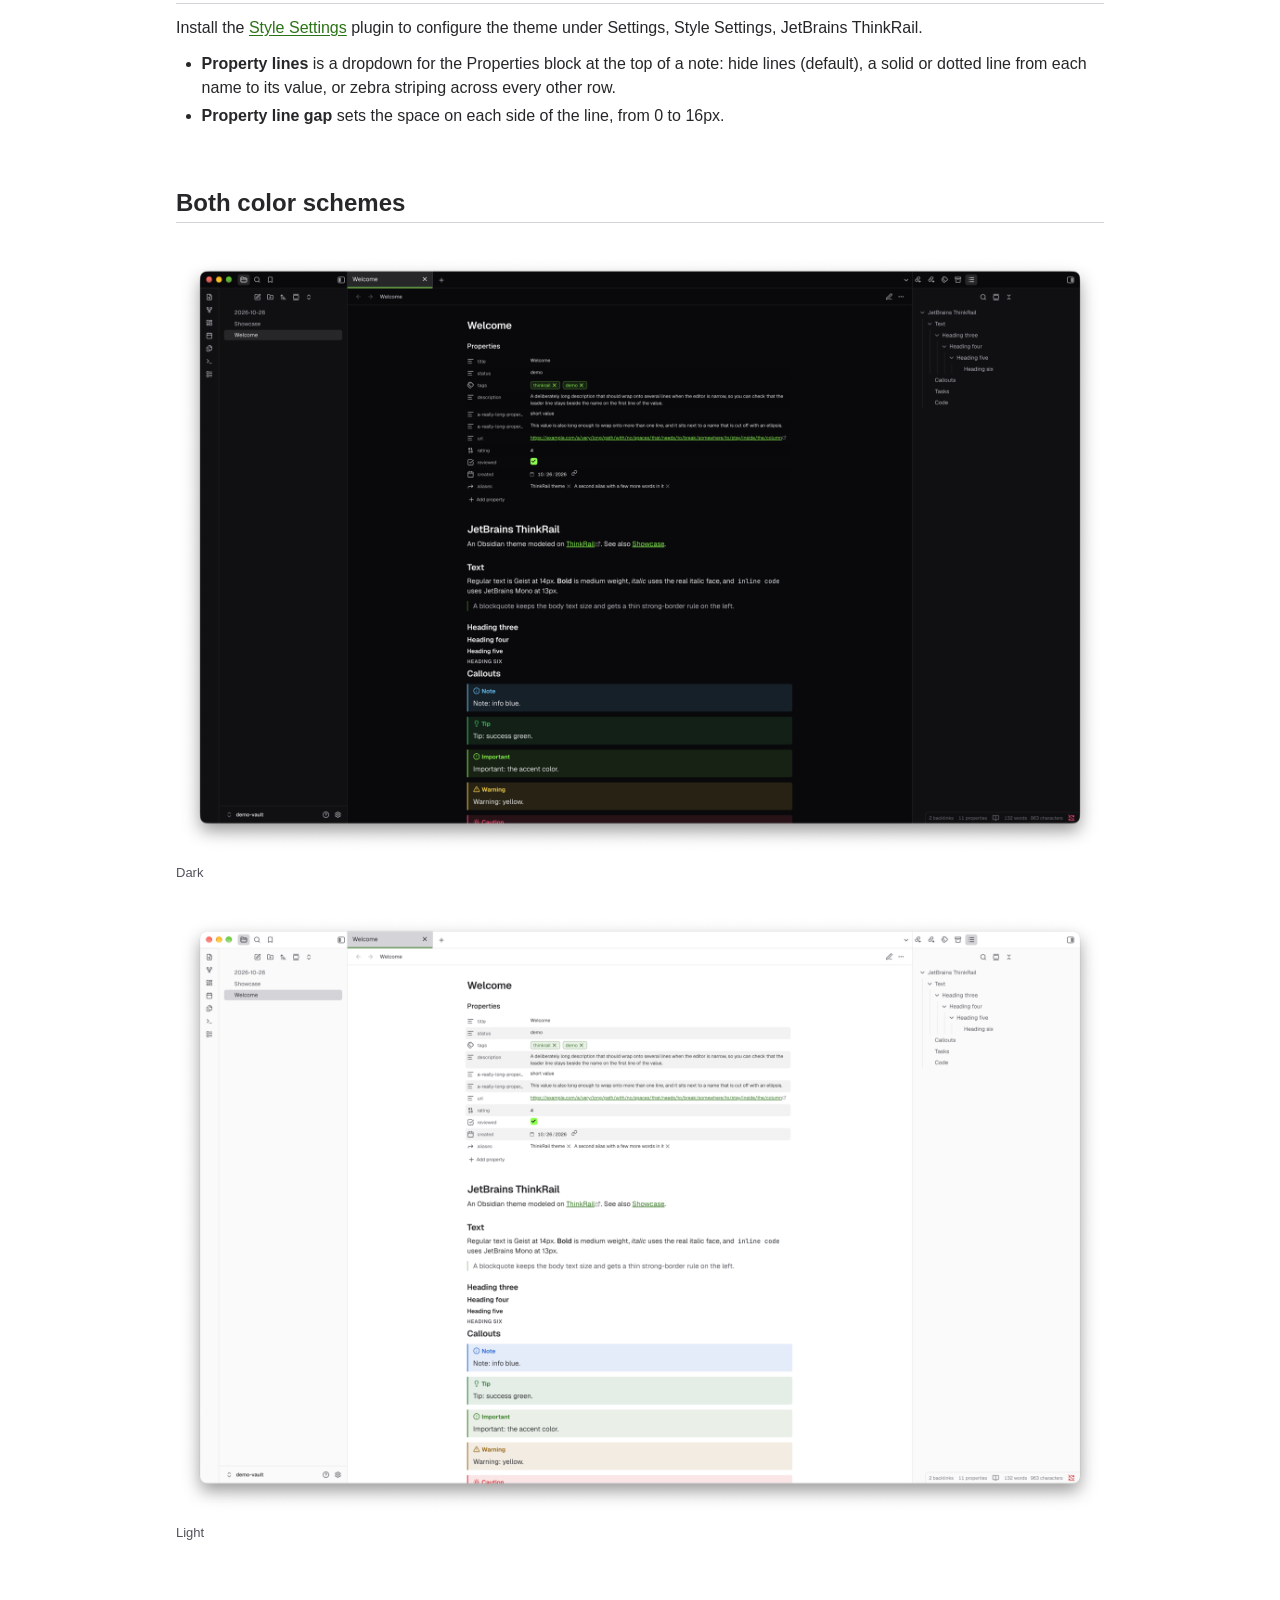
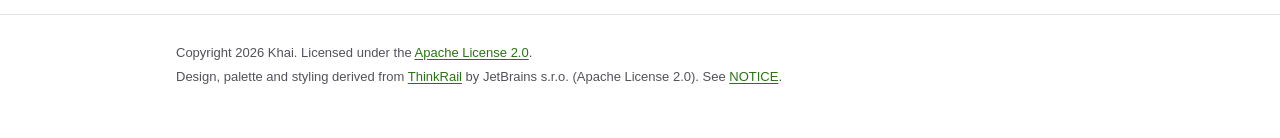
==== commit 45143df2: "docs: link the Obsidian community directory for install Replace the Install TBD with the community d" ====
--- a/docs/index.html
+++ b/docs/index.html
@@ -112,7 +112,7 @@
       <h1>ThinkRail, for Obsidian</h1>
       <p class="lead">A flat, quiet Obsidian theme that follows the design of ThinkRail: zinc surfaces, a neon green accent, Geist for text and JetBrains Mono for code. Dark and light.</p>
       <div class="actions">
-        <a class="btn primary" href="https://github.com/khaister/obsidian-jetbrains-thinkrail/releases/latest">Download latest release</a>
+        <a class="btn primary" href="https://community.obsidian.md/themes/jetbrains-thinkrail">Install from Obsidian</a>
         <a class="btn" href="https://github.com/khaister/obsidian-jetbrains-thinkrail">View on GitHub</a>
       </div>
       <p class="note">Unofficial. Not affiliated with or endorsed by JetBrains.</p>
@@ -128,7 +128,7 @@
 
     <section id="install">
       <h2>Install</h2>
-      <p>TBD</p>
+      <p>Install it from the Obsidian community directory: <a href="https://community.obsidian.md/themes/jetbrains-thinkrail">JetBrains ThinkRail</a>.</p>
     </section>
 
     <section id="fonts">
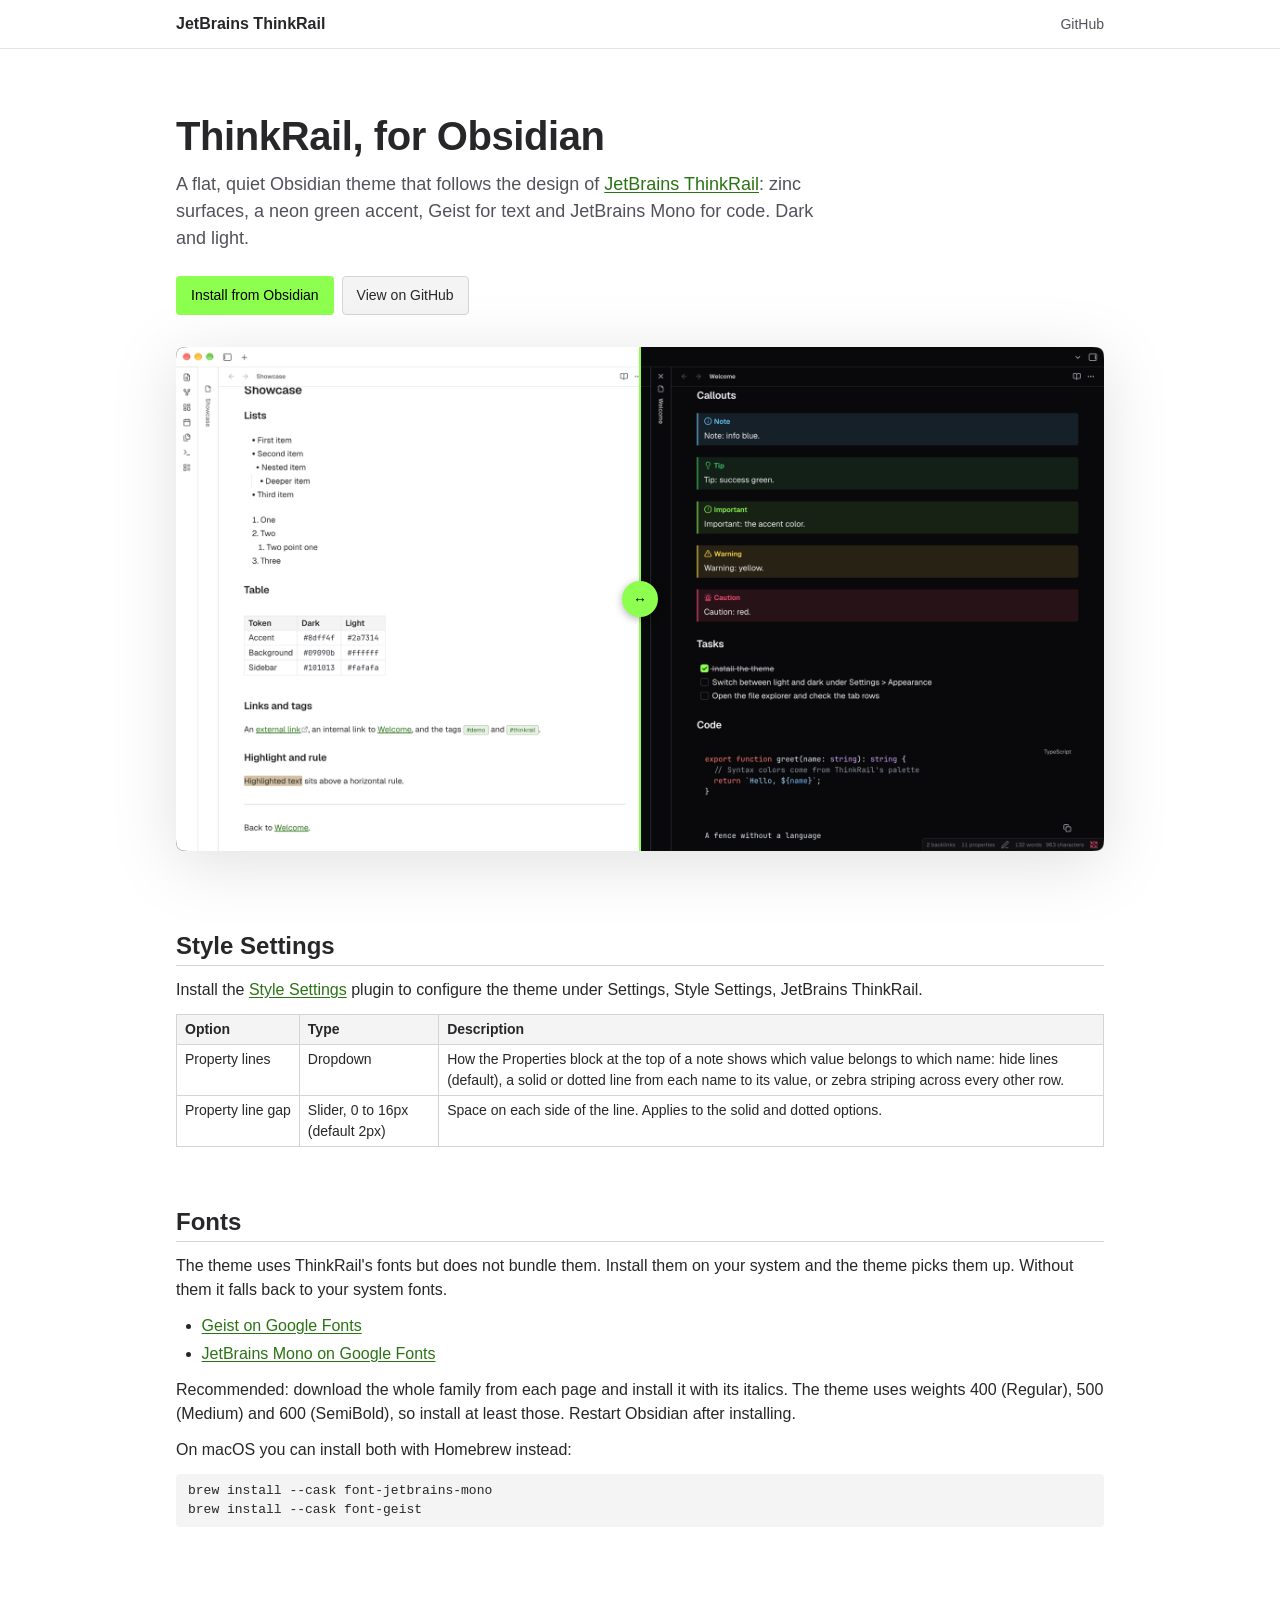
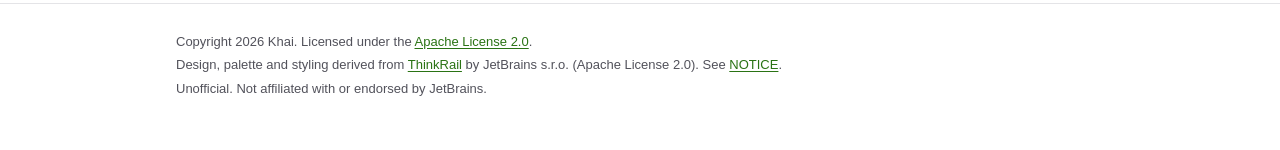
==== commit dc0d8837: "feat(site): compare light and dark with a slider Stack the two screenshots and split them with a dra" ====
--- a/docs/index.html
+++ b/docs/index.html
@@ -4,7 +4,7 @@
   <meta charset="utf-8">
   <meta name="viewport" content="width=device-width, initial-scale=1">
   <title>JetBrains ThinkRail for Obsidian</title>
-  <meta name="description" content="An Obsidian theme that follows the design of ThinkRail: flat zinc surfaces, a neon green accent, Geist and JetBrains Mono.">
+  <meta name="description" content="An Obsidian theme that follows the design of JetBrains ThinkRail: flat zinc surfaces, a neon green accent, Geist and JetBrains Mono.">
   <style>
     :root {
       color-scheme: light dark;
@@ -17,6 +17,7 @@
       --accent: #2a7314;
       --accent-solid: #8dff4f;
       --on-accent: #000000;
+      --img-shadow: drop-shadow(0 12px 32px rgba(0, 0, 0, 0.12));
       --sans: "Geist Variable", Geist, -apple-system, BlinkMacSystemFont, "Segoe UI", sans-serif;
       --mono: "JetBrains Mono Variable", "JetBrains Mono", "SF Mono", Menlo, monospace;
     }
@@ -31,6 +32,7 @@
         --accent: #8dff4f;
         --accent-solid: #8dff4f;
         --on-accent: #0a0a0a;
+        --img-shadow: drop-shadow(0 12px 32px rgba(0, 0, 0, 0.6));
       }
     }
 
@@ -66,8 +68,32 @@
     .note { font-size: 13px; color: var(--muted); margin-top: 12px; }
 
     .shot { margin: 32px 0 8px; }
-    .shot img { display: block; width: 100%; height: auto; }
     .shot figcaption { font-size: 13px; color: var(--muted); margin-top: 8px; }
+
+    /* Light and dark screenshots stacked; the light one is clipped at the slider position. */
+    .compare {
+      --pos: 50%;
+      position: relative; overflow: hidden; aspect-ratio: 2000 / 1087;
+      user-select: none; -webkit-user-select: none;
+      filter: var(--img-shadow); /* follows the screenshot's rounded corners */
+    }
+    .compare img { position: absolute; inset: 0; width: 100%; height: 100%; display: block; pointer-events: none; }
+    .compare .top { clip-path: inset(0 calc(100% - var(--pos)) 0 0); }
+    .compare .bar {
+      position: absolute; top: 0; bottom: 0; left: var(--pos); width: 2px; margin-left: -1px;
+      background: var(--accent-solid); pointer-events: none;
+    }
+    .compare .knob {
+      position: absolute; top: 50%; left: var(--pos); width: 36px; height: 36px; margin: -18px 0 0 -18px;
+      border-radius: 50%; background: var(--accent-solid); color: var(--on-accent);
+      display: grid; place-items: center; font-size: 14px; font-weight: 600; pointer-events: none;
+      box-shadow: 0 2px 8px rgba(0, 0, 0, 0.3);
+    }
+    .compare input[type="range"] {
+      position: absolute; inset: 0; width: 100%; height: 100%; margin: 0; padding: 0;
+      opacity: 0; cursor: ew-resize; -webkit-appearance: none; appearance: none; background: transparent;
+    }
+    .compare input[type="range"]:focus-visible ~ .knob { outline: 2px solid var(--text); outline-offset: 2px; }
 
     section { padding: 40px 0 8px; }
     h2 { font-size: 24px; line-height: 1.25; font-weight: 600; margin: 0 0 12px; padding-bottom: 4px; border-bottom: 1px solid var(--border-strong); }
@@ -86,6 +112,12 @@
     pre code { background: none; padding: 0; }
     ol { padding-left: 1.6em; }
 
+    .table-wrap { overflow-x: auto; margin: 12px 0; }
+    table { border-collapse: collapse; width: 100%; font-size: 14px; }
+    th, td { border: 1px solid var(--border-strong); padding: 4px 8px; text-align: left; vertical-align: top; }
+    th { font-weight: 600; background: var(--surface); }
+    td:first-child { font-weight: 500; white-space: nowrap; }
+
     footer { margin-top: 56px; border-top: 1px solid var(--border); padding: 24px 0 48px; font-size: 13px; color: var(--muted); }
     footer p { margin: 4px 0; }
 
@@ -100,8 +132,6 @@
     <div class="wrap">
       <a class="brand" href="#">JetBrains ThinkRail</a>
       <nav>
-        <a href="#install">Install</a>
-        <a href="#options">Options</a>
         <a href="https://github.com/khaister/obsidian-jetbrains-thinkrail">GitHub</a>
       </nav>
     </div>
@@ -110,25 +140,45 @@
   <main class="wrap">
     <div class="hero">
       <h1>ThinkRail, for Obsidian</h1>
-      <p class="lead">A flat, quiet Obsidian theme that follows the design of ThinkRail: zinc surfaces, a neon green accent, Geist for text and JetBrains Mono for code. Dark and light.</p>
+      <p class="lead">A flat, quiet Obsidian theme that follows the design of <a href="https://thinkrail.ai/">JetBrains ThinkRail</a>: zinc surfaces, a neon green accent, Geist for text and JetBrains Mono for code. Dark and light.</p>
       <div class="actions">
         <a class="btn primary" href="https://community.obsidian.md/themes/jetbrains-thinkrail">Install from Obsidian</a>
         <a class="btn" href="https://github.com/khaister/obsidian-jetbrains-thinkrail">View on GitHub</a>
       </div>
-      <p class="note">Unofficial. Not affiliated with or endorsed by JetBrains.</p>
 
       <figure class="shot">
-        <picture>
-          <source srcset="img/dark.png" media="(prefers-color-scheme: dark)">
-          <img src="img/light.png" alt="The theme in Obsidian, showing a note with properties, callouts and code">
-        </picture>
-        <figcaption>The demo note in Obsidian, in your system's color scheme. Both schemes are below.</figcaption>
+        <div class="compare" id="compare">
+          <img src="img/dark.png" alt="The theme in dark mode, showing a note with properties, callouts and code">
+          <img class="top" src="img/light.png" alt="The same note in light mode">
+          <div class="bar"></div>
+          <input type="range" min="0" max="100" value="50" step="0.1" aria-label="Compare light and dark: drag to reveal more of one theme">
+          <div class="knob" aria-hidden="true">&#8596;</div>
+        </div>
       </figure>
     </div>
 
-    <section id="install">
-      <h2>Install</h2>
-      <p>Install it from the Obsidian community directory: <a href="https://community.obsidian.md/themes/jetbrains-thinkrail">JetBrains ThinkRail</a>.</p>
+    <section id="style-settings">
+      <h2>Style Settings</h2>
+      <p>Install the <a href="https://github.com/mgmeyers/obsidian-style-settings">Style Settings</a> plugin to configure the theme under Settings, Style Settings, JetBrains ThinkRail.</p>
+      <div class="table-wrap">
+        <table>
+          <thead>
+            <tr><th>Option</th><th>Type</th><th>Description</th></tr>
+          </thead>
+          <tbody>
+            <tr>
+              <td>Property lines</td>
+              <td>Dropdown</td>
+              <td>How the Properties block at the top of a note shows which value belongs to which name: hide lines (default), a solid or dotted line from each name to its value, or zebra striping across every other row.</td>
+            </tr>
+            <tr>
+              <td>Property line gap</td>
+              <td>Slider, 0 to 16px (default 2px)</td>
+              <td>Space on each side of the line. Applies to the solid and dotted options.</td>
+            </tr>
+          </tbody>
+        </table>
+      </div>
     </section>
 
     <section id="fonts">
@@ -143,34 +193,24 @@
       <pre><code>brew install --cask font-jetbrains-mono
 brew install --cask font-geist</code></pre>
     </section>
-
-    <section id="options">
-      <h2>Options</h2>
-      <p>Install the <a href="https://github.com/mgmeyers/obsidian-style-settings">Style Settings</a> plugin to configure the theme under Settings, Style Settings, JetBrains ThinkRail.</p>
-      <ul>
-        <li><strong>Property lines</strong> is a dropdown for the Properties block at the top of a note: hide lines (default), a solid or dotted line from each name to its value, or zebra striping across every other row.</li>
-        <li><strong>Property line gap</strong> sets the space on each side of the line, from 0 to 16px.</li>
-      </ul>
-    </section>
-
-    <section>
-      <h2>Both color schemes</h2>
-      <figure class="shot">
-        <img src="img/dark.png" alt="Dark scheme">
-        <figcaption>Dark</figcaption>
-      </figure>
-      <figure class="shot">
-        <img src="img/light.png" alt="Light scheme">
-        <figcaption>Light</figcaption>
-      </figure>
-    </section>
   </main>
 
   <footer>
     <div class="wrap">
       <p>Copyright 2026 Khai. Licensed under the <a href="https://github.com/khaister/obsidian-jetbrains-thinkrail/blob/main/LICENSE">Apache License 2.0</a>.</p>
       <p>Design, palette and styling derived from <a href="https://github.com/JetBrains/thinkrail">ThinkRail</a> by JetBrains s.r.o. (Apache License 2.0). See <a href="https://github.com/khaister/obsidian-jetbrains-thinkrail/blob/main/NOTICE">NOTICE</a>.</p>
+      <p>Unofficial. Not affiliated with or endorsed by JetBrains.</p>
     </div>
   </footer>
+
+  <script>
+    (function () {
+      var box = document.getElementById("compare");
+      var input = box.querySelector("input");
+      function update() { box.style.setProperty("--pos", input.value + "%"); }
+      input.addEventListener("input", update);
+      update();
+    })();
+  </script>
 </body>
 </html>
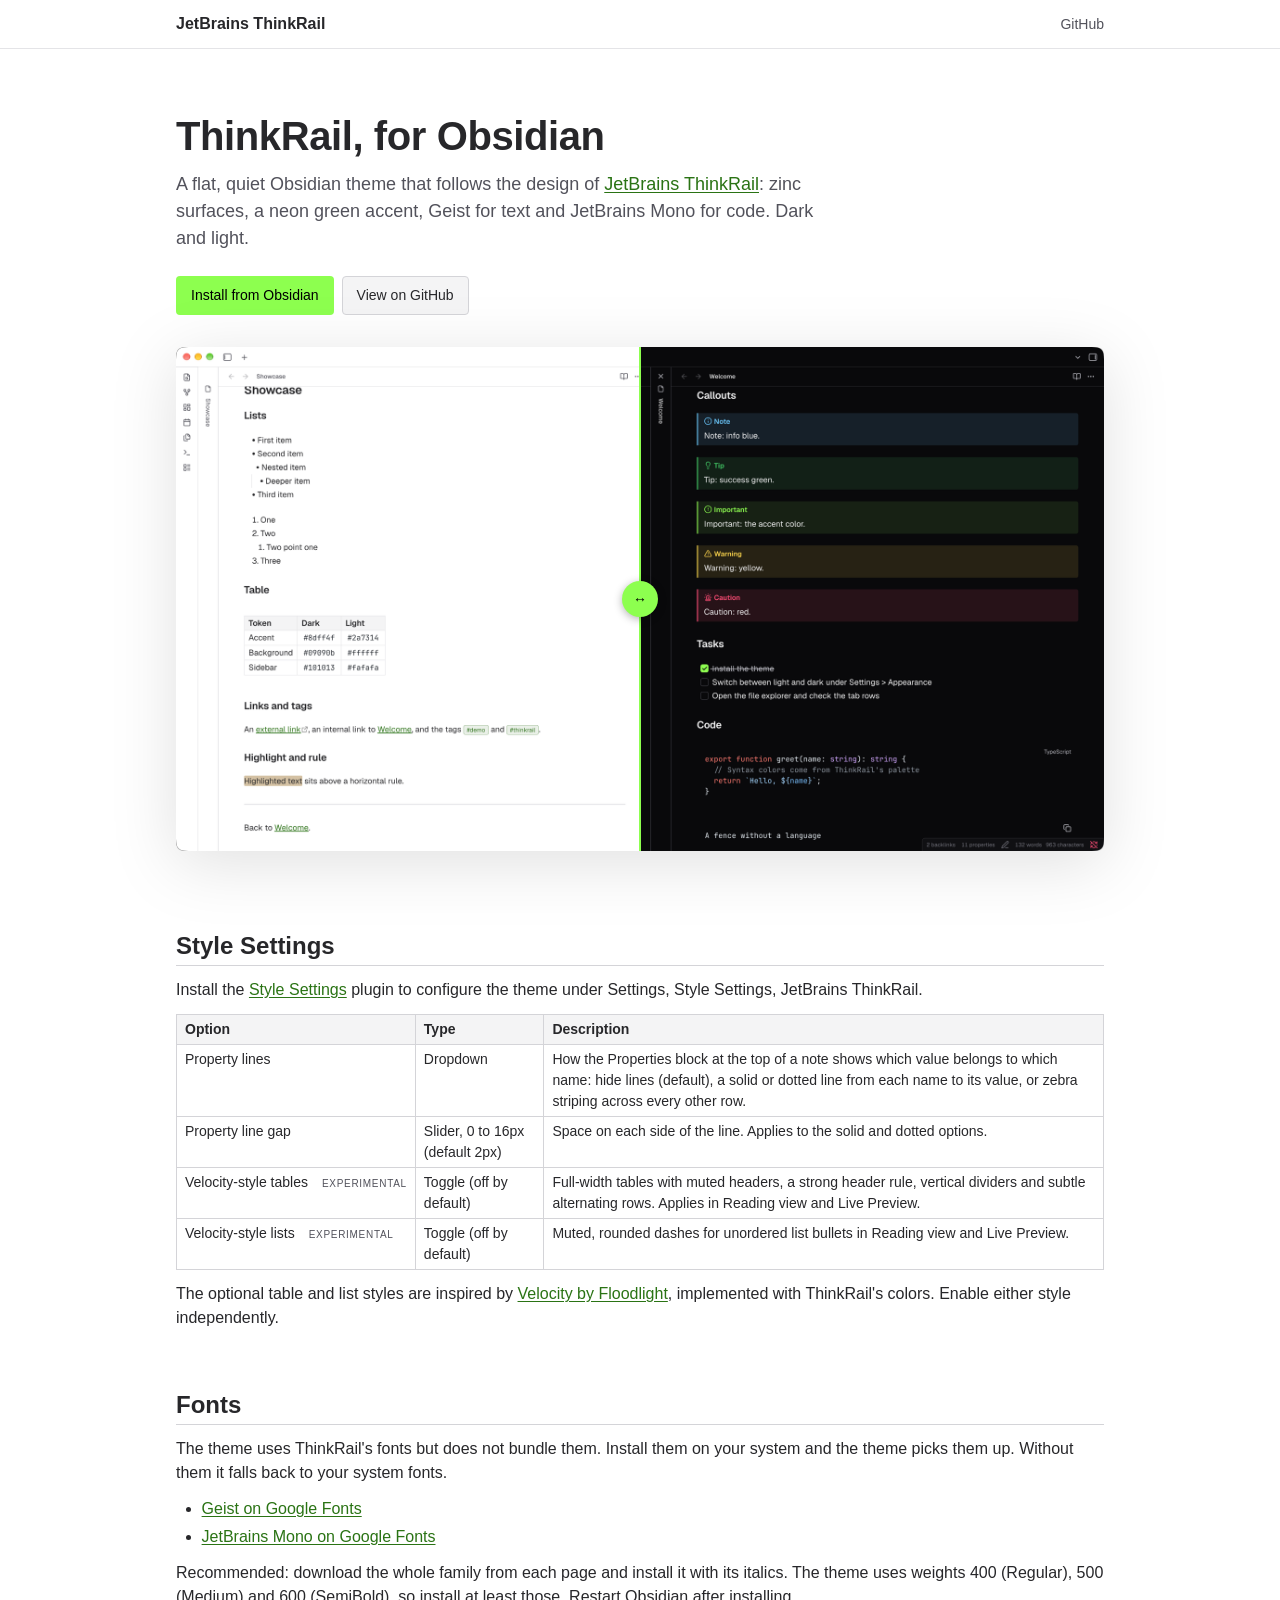
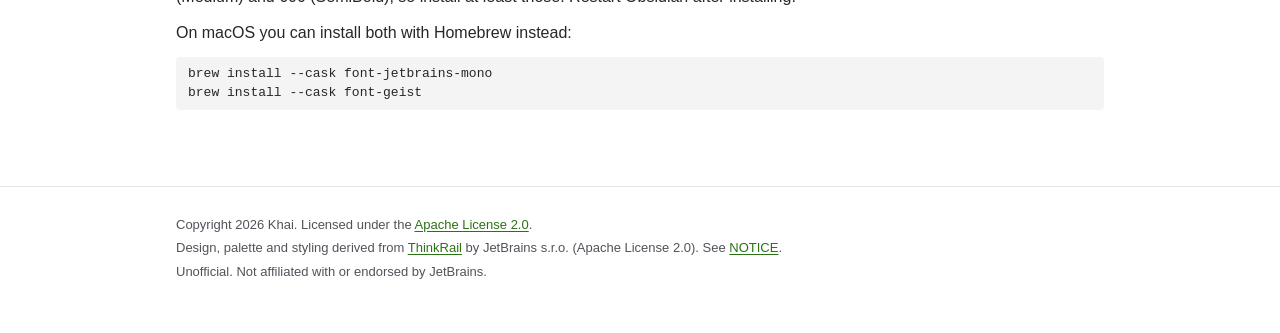
==== commit 18d7068c: "feat(theme): add experimental Velocity-inspired table and list styles" ====
--- a/docs/index.html
+++ b/docs/index.html
@@ -117,6 +117,14 @@
     th, td { border: 1px solid var(--border-strong); padding: 4px 8px; text-align: left; vertical-align: top; }
     th { font-weight: 600; background: var(--surface); }
     td:first-child { font-weight: 500; white-space: nowrap; }
+    .experimental-label {
+      display: inline-block;
+      margin-inline-start: 1em;
+      color: var(--muted);
+      font-variant-caps: all-small-caps;
+      font-weight: 500;
+      letter-spacing: 0.05em;
+    }
 
     footer { margin-top: 56px; border-top: 1px solid var(--border); padding: 24px 0 48px; font-size: 13px; color: var(--muted); }
     footer p { margin: 4px 0; }
@@ -176,9 +184,20 @@
               <td>Slider, 0 to 16px (default 2px)</td>
               <td>Space on each side of the line. Applies to the solid and dotted options.</td>
             </tr>
+            <tr>
+              <td>Velocity-style tables<span class="experimental-label">Experimental</span></td>
+              <td>Toggle (off by default)</td>
+              <td>Full-width tables with muted headers, a strong header rule, vertical dividers and subtle alternating rows. Applies in Reading view and Live Preview.</td>
+            </tr>
+            <tr>
+              <td>Velocity-style lists<span class="experimental-label">Experimental</span></td>
+              <td>Toggle (off by default)</td>
+              <td>Muted, rounded dashes for unordered list bullets in Reading view and Live Preview.</td>
+            </tr>
           </tbody>
         </table>
       </div>
+      <p>The optional table and list styles are inspired by <a href="https://github.com/Gonzalo-D-Sales/obsidian-velocity">Velocity by Floodlight</a>, implemented with ThinkRail's colors. Enable either style independently.</p>
     </section>
 
     <section id="fonts">
